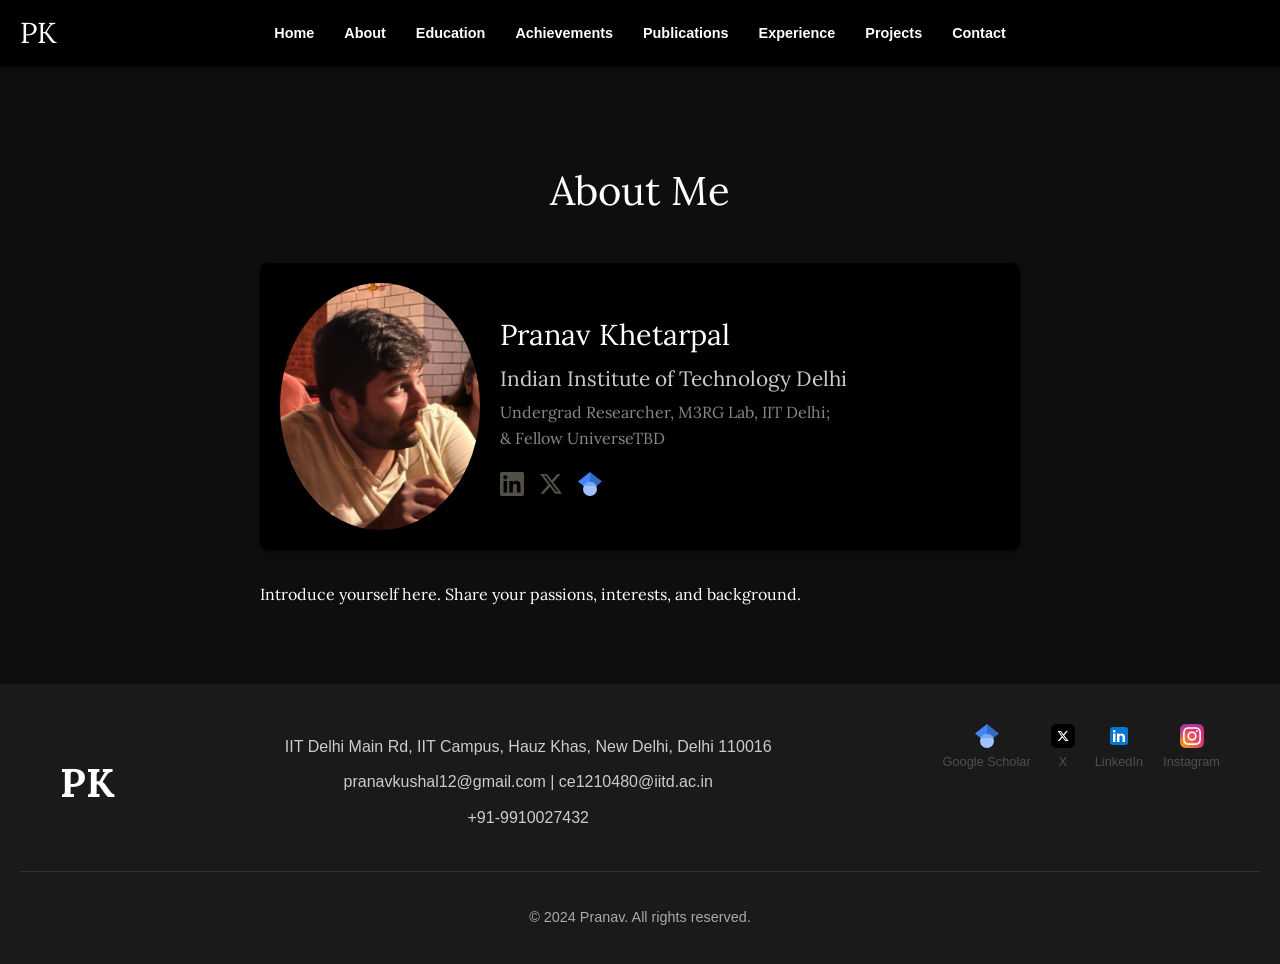
==== about.html @ 07c2698e "Gupta-suggestions Implemented the multipage set-up and edited the header and footer and lot of thing" ====
<!DOCTYPE html>
<html lang="en">
<head>
  <meta charset="UTF-8" />
  <meta name="viewport" content="width=device-width, initial-scale=1.0"/>
  <title>Pranav - About</title>

  <!-- Main CSS file -->
  <link rel="stylesheet" href="css/styles.css" />

  <!-- Load Lora (for main body & headings) from Google Fonts -->
  <link
    href="https://fonts.googleapis.com/css2?family=Lora:wght@400;700&display=swap"
    rel="stylesheet"
  />

  <!-- Load Aileron from cdnfonts.com (for nav links & subhead) -->
  <link
    rel="stylesheet"
    href="https://fonts.cdnfonts.com/css/aileron"
  />
</head>
<body>
  
  <!-- Include Header -->
  <div data-include="header.html"></div>
  
  <!-- About Section Content -->
  <section id="about">
    <h2>About Me</h2>

    <!-- Card container: image on the left, details on the right -->
    <div class="profile-card">
      <div class="profile-img">
        <img src="images/self.jpg" alt="Your Name" class="about-photo" />
      </div>

      <div class="profile-details">
        <h3 class="profile-name">Pranav Khetarpal</h3>
        <!-- <h4 class="profile-title"><a href="https://web.iitd.ac.in/~krishnan/">Undergrad Researcher, M3RG Lab, IIT Delhi; & Fellow</a>, <a href="https://universetbd.org/">UniverseTBD</a></h4> -->
        <h4 class="profile-title">Indian Institute of Technology Delhi</h4>
        <p class="profile-past">Undergrad Researcher, M3RG Lab, IIT Delhi;</p>
        <p class="profile-past-l2">& Fellow UniverseTBD</p>

        <!-- Social icons row -->
        <div class="profile-social">

          <!-- Inline SVG for LinkedIn (Harvey-like) -->
          <a
            href="https://www.linkedin.com/in/pranavkhetarpal/"
            target="_blank"
            rel="noopener noreferrer"
            aria-label="LinkedIn"
            class="social-link group"
          >
            <svg
              width="19"
              height="19"
              viewBox="0 0 19 19"
              fill="none"
              xmlns="http://www.w3.org/2000/svg"
            >
              <g clip-path="url(#clip0_470_174)">
                <!-- Example truncated path from your screenshot -->
                <path
                  d="M17.5936 0H1.40273C0.627148 0 0 0.612305 0 1.36934V17.627C0 18.384 0.627148 19 1.40273 19H17.5936C18.3691 19 19 18.384 19 17.6307V1.36934C19 0.612305 18.3691 0 17.5936 0ZM5.63691 16.1908H2.8166V7.12129H5.63691V16.1908ZM4.22676 5.88555C3.32129 5.88555 2.59023 5.15449 2.59023 4.25273C2.59023 3.35098 3.32129 2.61992 4.22676 2.61992C5.12852 2.61992 5.85957 3.35098 5.85957 4.25273C5.85957 5.15078 5.12852 5.88555 4.22676 5.88555ZM16.1908 16.1908H13.3742V11.7822C13.3742 10.732 13.3557 9.37754 11.9084 9.37754C10.4426 9.37754 10.2199 10.5242 10.2199 11.708V16.1908H7.40703V7.12129H10.1086V8.36074H10.1457C10.5205 7.64824 11.4408 6.89492 12.8102 6.89492C15.6639 6.89492 16.1908 8.77266 16.1908 11.2145V16.1908Z"
                  fill="#524F49"
                />
              </g>
              <defs>
                <clipPath id="clip0_470_174">
                  <rect width="19" height="19" fill="white"></rect>
                </clipPath>
              </defs>
            </svg>
          </a>

          <!-- X (Twitter) icon as an <img> (or inline SVG if you prefer) -->
          <a href="https://x.com/pktrpl"
          target="_blank"
          rel="noopener noreferrer"
          aria-label="X"
          class="social-link group"
          >
            <svg
            width="19"
            height="19"
            viewBox="0 0 19 19"
            fill="none"
            xmlns="http://www.w3.org/2000/svg"
            >
                <g clip-path="url(#clip0_470_174)">
                    <!-- Example truncated path from your screenshot -->
                    <path
                    d="M14.5057 1.50781H17.1764L11.3418 8.17641L18.2057 17.2509H12.8313L8.62184 11.7473L3.80527 17.2509H1.13299L7.3737 10.1181L0.789062 1.50781H6.29994L10.1049 6.53833L14.5057 1.50781ZM13.5684 15.6523H15.0482L5.49583 3.02238H3.9078L13.5684 15.6523Z"
                    fill="#524F49"
                    />
                </g>
              <defs>
                <clipPath id="clip0_470_174">
                  <rect width="19" height="19" fill="white"></rect>
                </clipPath>
              </defs>
            </svg>
            </a>
            <!-- Google Scholar -->
            <a href="https://scholar.google.com/citations?user=YOUR_GOOGLE_SCHOLAR_ID" target="_blank" aria-label="Google Scholar" class="social-link">
              <svg xmlns="http://www.w3.org/2000/svg" viewBox="0 0 512 512">
                <path fill="#4285f4" d="M256 411.12L0 202.667 256 0z"/><path fill="#356ac3" d="M256 411.12l256-208.453L256 0z"/><circle fill="#a0c3ff" cx="256" cy="362.667" r="149.333"/><path fill="#76a7fa" d="M121.037 298.667c23.968-50.453 75.392-85.334 134.963-85.334s110.995 34.881 134.963 85.334H121.037z"/>
              </svg>
            </a>
            
        </div>
      </div>
    </div>

    <!-- Additional paragraph or details below the card -->
    <p>Introduce yourself here. Share your passions, interests, and background.</p>
  </section>

  <!-- Include Footer -->
  <div data-include="footer.html"></div>

  <!-- Include Header and Footer JavaScript -->
  <script src="js/header.js"></script>
</body>
</html>
---- css/styles.css ----
/* Apply a global box-sizing rule for consistency */
*,
*::before,
*::after {
  box-sizing: border-box;
}

/* Define your “gray-950-ink” for the overall background */
:root {
  --color-gray-950-ink: 15 14 13; /* Or your desired values */
}

/* Body uses Lora and a custom ink background */
body {
  margin: 0;
  padding: 0;
  color: #ffffff;
  font-family: 'Lora', serif;
  line-height: 1.6;

  /* Use custom property for background color */
  --tw-bg-opacity: 1;
  background-color: rgb(var(--color-gray-950-ink) / var(--tw-bg-opacity));
}

/* Header bar in pure black, positioned */
header {
  position: relative; 
  background-color: #000000;
  padding: 20px 0;
  box-shadow: 0 2px 4px rgba(0, 0, 0, 0.5);
  /* Sticky if you prefer:
     position: sticky; top: 0; z-index: 1000; 
  */
}

/* Brand (Pranav) in top-left, slightly larger */
.brand {
  position: absolute;
  left: 20px;
  top: 50%;
  transform: translateY(-50%);
  font-size: 1.8em; /* Slightly bigger than 1.5em */
  font-weight: 10;
  color: #ffffff;
}

/* Center the navigation */
nav {
  display: flex;
  justify-content: center;
}

/* Clear out default list styling and spacing */
nav ul {
  list-style: none;
  margin: 0;
  padding: 0;
  display: flex;
}

/* Each nav item spaced horizontally */
nav ul li {
  margin: 0 15px;
}

/* Nav links use Aileron and smaller text */
nav ul li a {
  font-family: 'Aileron', sans-serif; /* Aileron for nav links */
  font-size: 0.9em;                   /* Slightly smaller */
  color: #ffffff;
  text-decoration: none;
  font-weight: 600;
  transition: color 0.3s;
}

nav ul li a:hover {
  color: #ffcc00; /* Hover color */
}

/* Hero Section */
#hero {
  text-align: center;
  color: #ffffff;
  /* If you want extra top/bottom space:
     padding: 100px 20px; 
  */
}

/* Main hero heading uses Lora bold */
#hero h1 {
  margin: 0;
  font-size: 3em;
  font-weight: 10; 
}

/* Hero subheading uses Aileron SemiBold */
#hero p {
  font-family: 'Aileron', sans-serif;
  font-weight: 600;
  font-size: 1.1em;
  color: #cccccc;
  margin-top: 20px;
}

/* About photo can be circular, if you like */
.about-photo {
  display: block;
  max-width: 200px;
  margin: 0 auto; /* overridden by .profile-card if needed */
  border-radius: 50%;
  /* border: 2px solid #ffffff; optional */
}

/* Profile card in About section */
.profile-card {
  display: flex;
  align-items: center;
  background-color: #000; /* or #1a1a1a */
  padding: 20px;
  border-radius: 8px;
  box-shadow: 0 2px 6px rgba(0, 0, 0, 0.5);
  margin-bottom: 2em; /* space before next paragraph */
}

.profile-img {
  flex: 0 0 auto;
  margin-right: 20px;
}

.profile-details {
  flex: 1;
}

/* Large name in the card */
.profile-name {
  margin: 0;
  font-size: 1.8em;
  font-weight: 10;
  line-height: 1.2;
}

/* Subtitle or role */
.profile-title {
  margin: 10px 0 5px;
  font-size: 1.3em;
  font-weight: 10;
  color: #cccccc;
}

/* Past experience in smaller text or lighter color */
.profile-past {
  margin: 5px 0 0px;
  font-size: 1em;
  color: #888888;
}
.profile-past-l2 {
  margin: 0px 0 20px;
  font-size: 1em;
  color: #888888;
}


/* Social icons row */
.profile-social {
  display: flex;
  align-items: center;
  gap: 15px;
}

/* Each social link / icon style */
.social-link svg,
.social-link img {
  width: 24px;
  height: 24px;
  display: block;
  /* If your SVG path is black, you can invert it, etc. 
     But here the fill is #524F49, so do as you like. */
}

/* Education Section */
#education {
  margin-bottom: 60px;
}

#education h2 {
  text-align: center;
  margin-bottom: 40px;
  font-size: 2.5em; 
  font-weight: 10; /* Lora Bold or your serif of choice */
}

/* Individual Education Entry */
.education-entry {
  margin-bottom: 20px;
  font-family: 'Lora', serif;
}

.education-entry h3 {
  font-family: 'Lora', serif;
  font-size: 1.3em;
  font-weight: 10;
  margin-bottom: 5px;
}

.education-entry .School {
  font-family: 'Aileron', sans-serif;
  color: #cccccc;
  font-size: 1em;
  margin: 5px 0;
}

.education-entry .meta {
  color: #cccccc;
  font-size: 0.9em;
  display: flex;
  flex-wrap: wrap;
  justify-content: space-between;
  margin-top: 5px;
}

.education-entry .meta .detail {
  font-family: 'Aileron', sans-serif;
  color: #cccccc;
}

/* Scholastic Achievements List Styling */
.achievements-list {
  list-style-type: disc; /* Default bullet points */
  /* padding-left: 40px;    Indent the list for better readability */
  color: #cccccc;        /* Match the text color with other sections */
  font-family: 'Aileron', sans-serif; /* Ensure it uses the main body font */
  font-size: 1em;        /* Maintain consistent font size */
}

.achievements-list li {
  margin-bottom: 10px; /* Space between each achievement */
}

/* Publications Section */
#Publications {
  padding: 60px 20px; /* Consistent padding with other sections */
  /* background-color: #1a1a1a; Optional: Different background for contrast */
}

/* Publication Entry */
.publication {
  background-color: #000000; /* Black background */
  padding: 20px;
  margin-bottom: 20px;
  border-radius: 8px;
  box-shadow: 0 2px 6px rgba(0, 0, 0, 0.5); /* Similar to .profile-card */
}

/* Publication Title */
.publication h3 {
  font-family: 'Lora', serif; /* Lora for headings */
  color: #ffffff; /* White color */
  font-size: 1.5em;
  margin-bottom: 10px;
  font-weight: 10;
}

/* Publication Description */
.publication-description {
  font-family: 'Aileron', sans-serif; /* Aileron for description */
  color: #cccccc; /* Light gray color */
  font-size: 1em;
  margin-bottom: 15px;
}

/* Publication Link */
.publication-link {
  font-family: 'Aileron', sans-serif; /* Aileron for links */
  color: #ffcc00; /* Highlight color for links */
  text-decoration: none;
  font-weight: 600;
}

.publication-link:hover {
  text-decoration: underline;
  color: #ffffff; /* Optional: Change color on hover */
}

/* Experience Section */
#experience {
  padding: 60px 20px; /* Consistent padding with other sections */
  /* background-color: #1a1a1a; Optional: Different background for contrast */
}

/* Individual Experience Entry */
.experience-entry {
  background-color: #000000; /* Black background */
  padding: 20px;
  margin-bottom: 20px;
  border-radius: 8px;
  box-shadow: 0 2px 6px rgba(0, 0, 0, 0.5); /* Similar to .profile-card */
}

/* Experience Title */
.experience-entry h3 {
  font-family: 'Lora', serif; /* Lora for headings */
  color: #ffffff; /* White color */
  font-size: 1.5em;
  margin-bottom: 10px;
  font-weight: 10;
}

/* Experience Subtitle (Supervisor, Lab, Duration) */
.experience-subtitle {
  font-family: 'Aileron', sans-serif; /* Aileron for subtitle */
  color: #cccccc; /* Light gray color */
  font-size: 1em;
  margin-bottom: 15px;
}

/* Experience Description */
.experience-description {
  font-family: 'Aileron', sans-serif; /* Aileron for description */
  color: #cccccc; /* Light gray color */
  font-size: 1em;
  margin-bottom: 15px;
  line-height: 1.5;
}

/* Experience Link */
.experience-link {
  font-family: 'Aileron', sans-serif; /* Aileron for links */
  color: #ffcc00; /* Highlight color for links */
  text-decoration: none;
  font-weight: 600;
}

.experience-link:hover {
  text-decoration: underline;
  color: #ffffff; /* Optional: Change color on hover */
}

/* Projects Section */
#projects {
  padding: 60px 20px;
  /* background-color: #1a1a1a; Optional: Different background for contrast */
}

/* Individual Project Entry */
.project-entry {
  background-color: #000000; /* Black background */
  padding: 20px;
  margin-bottom: 20px;
  border-radius: 8px;
  box-shadow: 0 2px 6px rgba(0, 0, 0, 0.5); /* Similar to .profile-card */
}

.project-entry h3 {
  font-family: 'Lora', serif; /* Lora for headings */
  color: #ffffff; /* White color */
  font-size: 1.5em;
  margin-bottom: 10px;
  font-weight: 10;
}

.project-subtitle {
  font-family: 'Aileron', sans-serif; /* Aileron for subtitle */
  color: #cccccc; /* Light gray color */
  font-size: 1em;
  margin-bottom: 15px;
}

.project-details {
  list-style-type: disc;
  padding-left: 20px;
  color: #cccccc;
  font-family: 'Aileron', sans-serif;
  font-size: 1em;
}

.project-details li {
  margin-bottom: 10px;
}

/* Project Link (if any) */
.project-link {
  font-family: 'Aileron', sans-serif; /* Aileron for links */
  color: #ffcc00; /* Highlight color for links */
  text-decoration: none;
  font-weight: 600;
}

.project-link:hover {
  text-decoration: underline;
  color: #ffffff; /* Optional: Change color on hover */
}

/* Generic sections styling */
section {
  padding: 60px 20px;
  max-width: 800px;
  margin: 0 auto;
}

h2 {
  text-align: center;
  margin-bottom: 40px;
  font-size: 2.5em;
  font-weight: 10; /* Lora bold for subheadings */
}

/* Footer Styling */
footer {
  background-color: #1a1a1a; /* Dark background for contrast */
  color: #cccccc; /* Light gray text */
  padding: 40px 20px 20px 20px;
  font-family: 'Aileron', sans-serif;
}

.footer-container {
  display: flex;
  flex-direction: row;
  justify-content: space-between; /* Distribute space between items */
  align-items: flex-start; /* Align items to the top */
  max-width: 1200px;
  margin: 0 auto;
  flex-wrap: wrap;
  
  /* Added padding to prevent content from sticking to the edges */
  padding: 0 20px;
}

.footer-left {
  display: flex;
  flex-direction: column;
  align-items: flex-start;
}

.footer-logo h1 {
  font-family: 'Lora', serif;
  font-size: 2.5em;
  color: #ffffff; /* White color for the logo */
  margin-bottom: 20px;
}

.footer-contact {
  flex: 1; /* Allow contact info to take available space */
  margin: 0 20px; /* Add horizontal margin for spacing */
  text-align: center; /* Center the contact information */
}

.footer-contact p {
  margin: 10px 0;
  font-size: 1em;
  display: flex;
  align-items: center;
  justify-content: center; /* Center the text */
}

.footer-contact svg {
  margin-right: 10px;
  flex-shrink: 0; /* Prevent SVG from shrinking */
}

.footer-right {
  display: flex;
  align-items: center;
  justify-content: flex-end;
}

.footer-social {
  display: flex;
  flex-direction: row;
  gap: 20px;
}

.social-link {
  display: flex;
  flex-direction: column; /* Stack icon above name */
  align-items: center;    /* Center align items */
  gap: 4px;               /* Space between icon and name */
  color: #524F49;
  text-decoration: none;
}

.social-link span {
  font-size: 0.8em;
  color: #524F49;
}

.social-link svg {
  width: 24px;
  height: 24px;
  transition: fill 0.3s;
}

.social-link:hover svg {
  fill: #ffcc00; /* Highlight color on hover */
}

.footer-bottom {
  text-align: center;
  margin-top: 30px;
  border-top: 1px solid #333333;
  padding-top: 20px;
  font-size: 0.9em;
  color: #aaaaaa;
}

/* Responsive Design */
@media (max-width: 768px) {
  .footer-container {
    flex-direction: column;
    align-items: center;
    text-align: center;
    padding: 0 10px;
  }
  
  .footer-left {
    align-items: center;
    margin-bottom: 20px;
  }
  
  .footer-contact p {
    justify-content: center;
  }
  
  .footer-right {
    justify-content: center;
  }
  
  .footer-social {
    gap: 15px;
  }
}
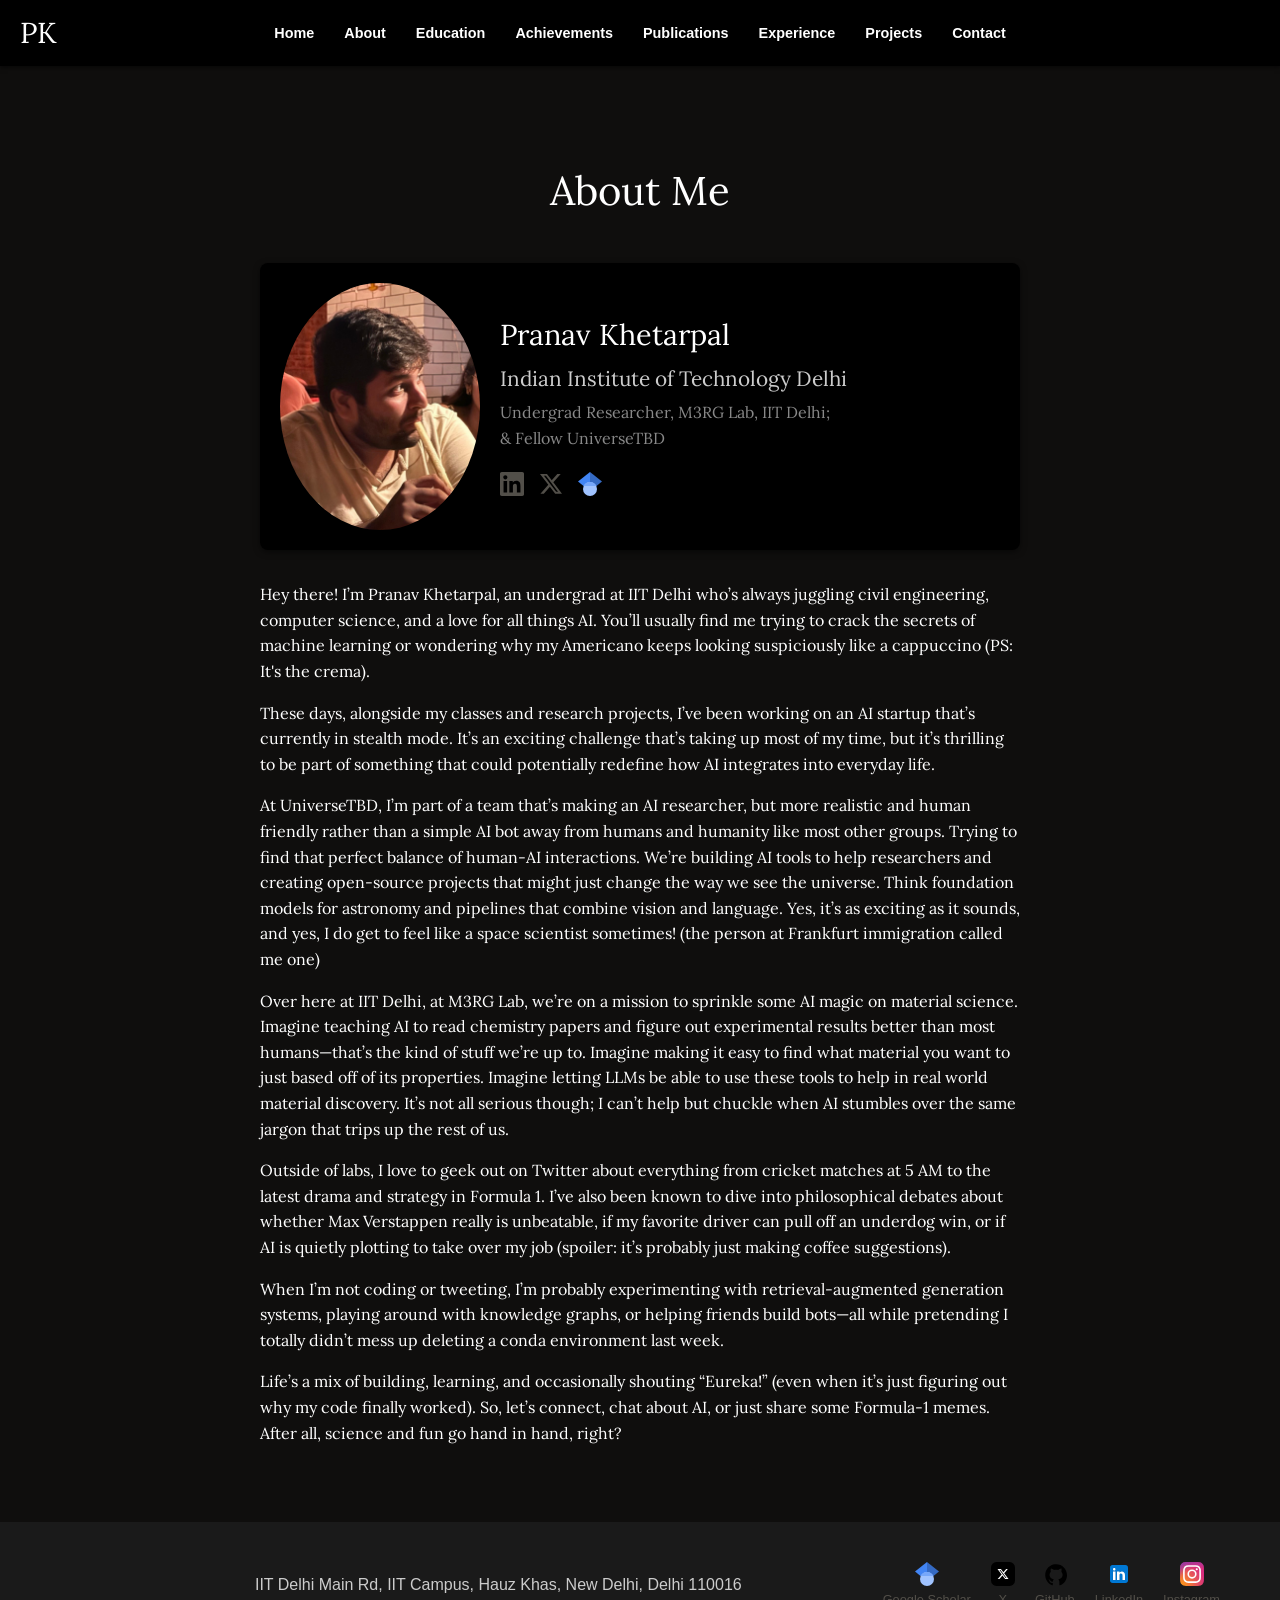
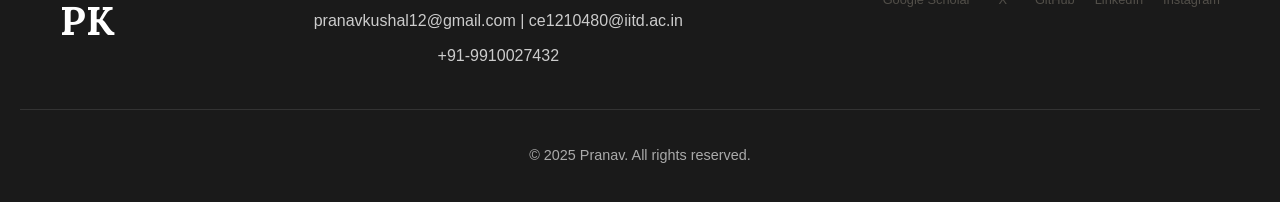
==== commit 299a04e3: "Lot of updates, finally Prod ready - Added github Links - Fixed broken links to my Scholor - Add the" ====
--- a/about.html
+++ b/about.html
@@ -104,7 +104,7 @@
             </svg>
             </a>
             <!-- Google Scholar -->
-            <a href="https://scholar.google.com/citations?user=YOUR_GOOGLE_SCHOLAR_ID" target="_blank" aria-label="Google Scholar" class="social-link">
+            <a href="https://scholar.google.com/citations?user=LS2FtbsAAAAJ&hl=en" target="_blank" aria-label="Google Scholar" class="social-link">
               <svg xmlns="http://www.w3.org/2000/svg" viewBox="0 0 512 512">
                 <path fill="#4285f4" d="M256 411.12L0 202.667 256 0z"/><path fill="#356ac3" d="M256 411.12l256-208.453L256 0z"/><circle fill="#a0c3ff" cx="256" cy="362.667" r="149.333"/><path fill="#76a7fa" d="M121.037 298.667c23.968-50.453 75.392-85.334 134.963-85.334s110.995 34.881 134.963 85.334H121.037z"/>
               </svg>
@@ -115,7 +115,19 @@
     </div>
 
     <!-- Additional paragraph or details below the card -->
-    <p>Introduce yourself here. Share your passions, interests, and background.</p>
+    <p>Hey there! I’m Pranav Khetarpal, an undergrad at IIT Delhi who’s always juggling civil engineering, computer science, and a love for all things AI. You’ll usually find me trying to crack the secrets of machine learning or wondering why my Americano keeps looking suspiciously like a cappuccino (PS: It's the crema).</p>
+      
+    <p>These days, alongside my classes and research projects, I’ve been working on an AI startup that’s currently in stealth mode. It’s an exciting challenge that’s taking up most of my time, but it’s thrilling to be part of something that could potentially redefine how AI integrates into everyday life.</p>
+      
+    <p>At UniverseTBD, I’m part of a team that’s making an AI researcher, but more realistic and human friendly rather than a simple AI bot away from humans and humanity like most other groups. Trying to find that perfect balance of human-AI interactions. We’re building AI tools to help researchers and creating open-source projects that might just change the way we see the universe. Think foundation models for astronomy and pipelines that combine vision and language. Yes, it’s as exciting as it sounds, and yes, I do get to feel like a space scientist sometimes! (the person at Frankfurt immigration called me one)</p>
+      
+    <p>Over here at IIT Delhi, at M3RG Lab, we’re on a mission to sprinkle some AI magic on material science. Imagine teaching AI to read chemistry papers and figure out experimental results better than most humans—that’s the kind of stuff we’re up to. Imagine making it easy to find what material you want to just based off of its properties. Imagine letting LLMs be able to use these tools to help in real world material discovery. It’s not all serious though; I can’t help but chuckle when AI stumbles over the same jargon that trips up the rest of us.</p>
+      
+    <p>Outside of labs, I love to geek out on Twitter about everything from cricket matches at 5 AM to the latest drama and strategy in Formula 1. I’ve also been known to dive into philosophical debates about whether Max Verstappen really is unbeatable, if my favorite driver can pull off an underdog win, or if AI is quietly plotting to take over my job (spoiler: it’s probably just making coffee suggestions).</p>
+      
+    <p>When I’m not coding or tweeting, I’m probably experimenting with retrieval-augmented generation systems, playing around with knowledge graphs, or helping friends build bots—all while pretending I totally didn’t mess up deleting a conda environment last week.</p>
+      
+    <p>Life’s a mix of building, learning, and occasionally shouting “Eureka!” (even when it’s just figuring out why my code finally worked). So, let’s connect, chat about AI, or just share some Formula-1 memes. After all, science and fun go hand in hand, right?</p>
   </section>
 
   <!-- Include Footer -->
--- a/css/styles.css
+++ b/css/styles.css
@@ -390,6 +390,59 @@
   text-decoration: underline;
   color: #ffffff; /* Optional: Change color on hover */
 }
+
+.contact-form {
+  display: flex;
+  flex-direction: column;
+  gap: 20px;
+  max-width: 600px;
+  margin: 0 auto;
+  padding: 20px;
+  background-color: #1a1a1a;
+  border-radius: 8px;
+  box-shadow: 0 2px 6px rgba(0, 0, 0, 0.5);
+}
+
+.contact-form label {
+  font-family: 'Aileron', sans-serif;
+  font-size: 1em;
+  color: #cccccc;
+}
+
+.contact-form input,
+.contact-form textarea {
+  font-family: 'Lora', serif;
+  font-size: 1em;
+  padding: 10px;
+  border: 1px solid #333333;
+  border-radius: 4px;
+  background-color: #000;
+  color: #ffffff;
+}
+
+.contact-form input:focus,
+.contact-form textarea:focus {
+  border-color: #ffcc00;
+  outline: none;
+}
+
+.contact-form button {
+  padding: 10px 20px;
+  background-color: #ffcc00;
+  border: none;
+  border-radius: 4px;
+  font-family: 'Aileron', sans-serif;
+  font-size: 1em;
+  font-weight: bold;
+  color: #000;
+  cursor: pointer;
+  transition: background-color 0.3s;
+}
+
+.contact-form button:hover {
+  background-color: #ffaa00;
+}
+
 
 /* Generic sections styling */
 section {
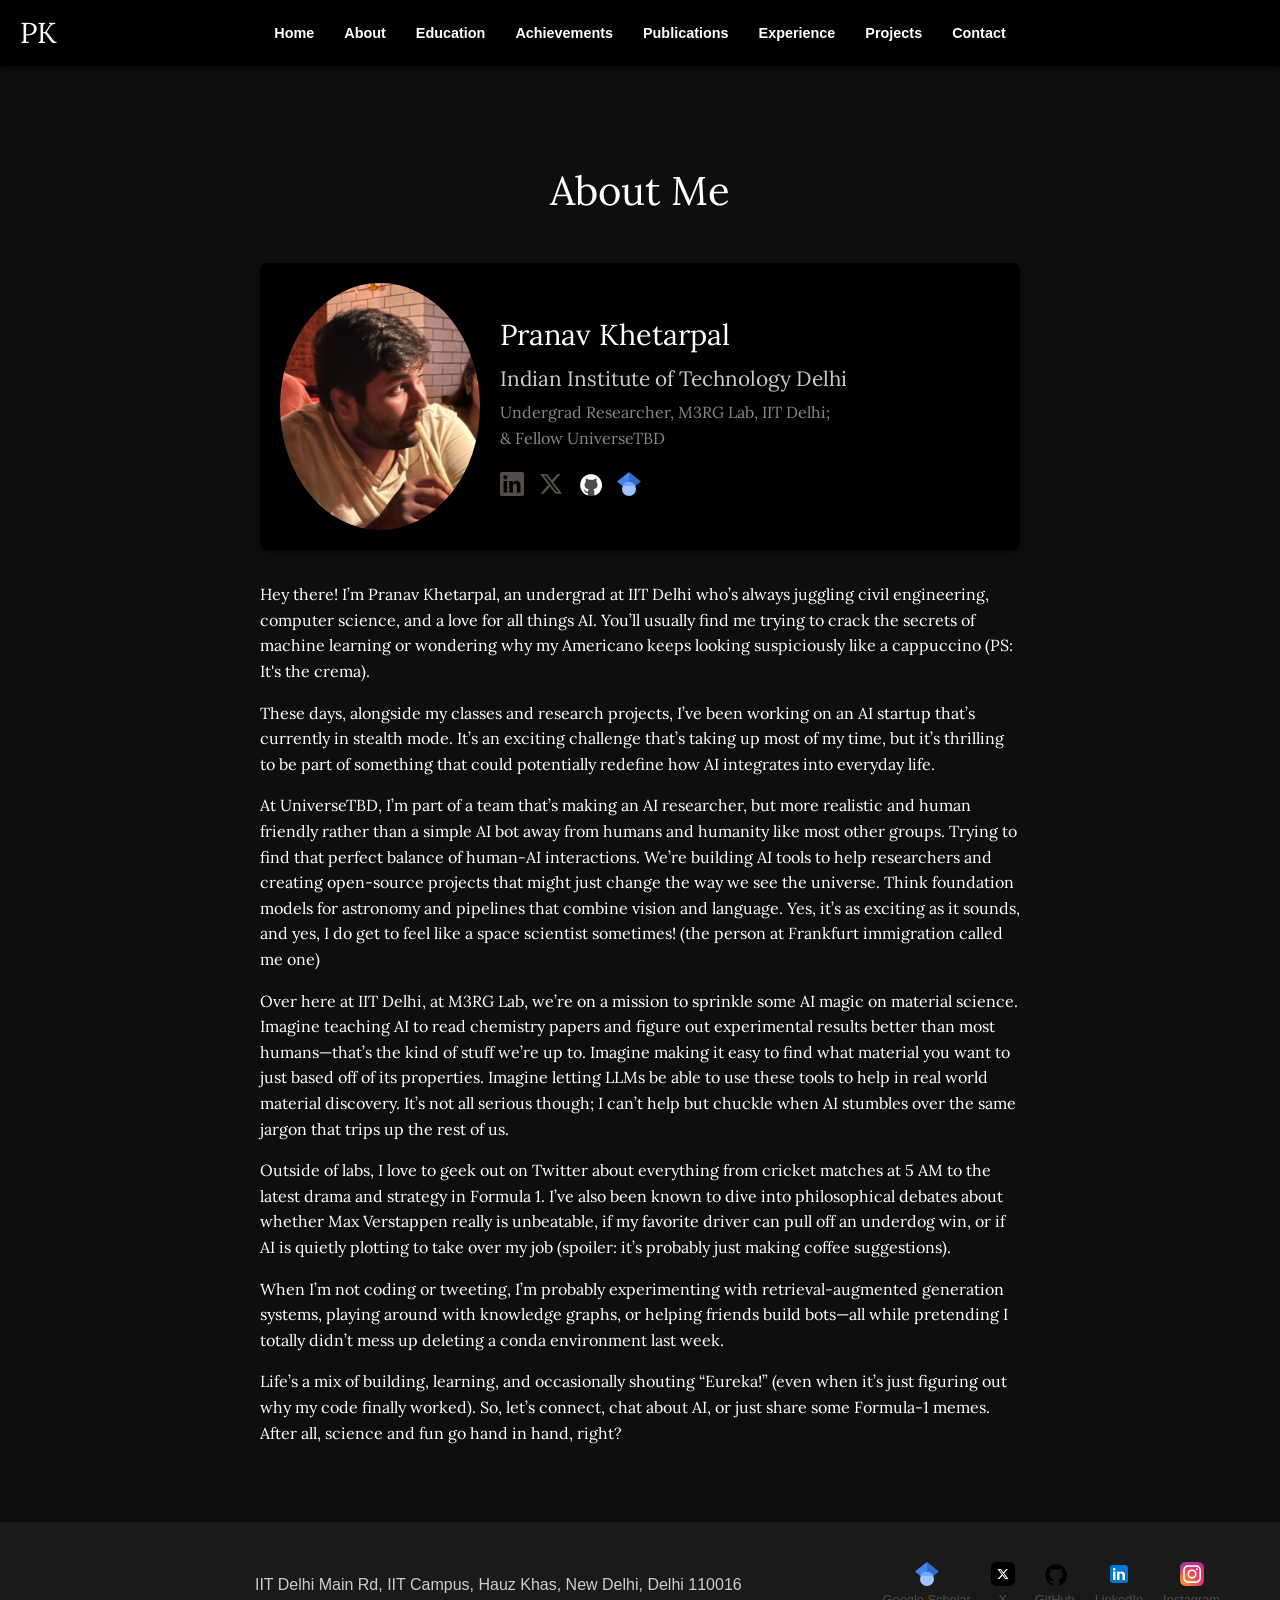
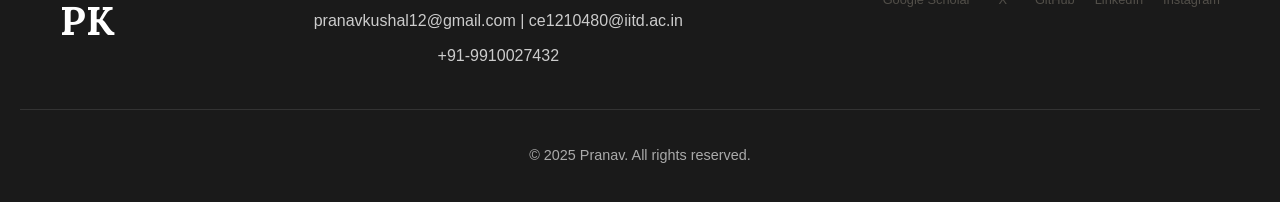
==== commit 97774765: "Fixed Profile Card Added github link to about page's profile card" ====
--- a/about.html
+++ b/about.html
@@ -103,6 +103,13 @@
               </defs>
             </svg>
             </a>
+            <!-- Github -->
+            <a href="https://github.com/pranavktrpl" target="_blank" aria-label="GitHub" class="social-link">
+              <svg xmlns="http://www.w3.org/2000/svg" x="0px" y="0px" width="100" height="100" viewBox="0 0 22 22">
+                <path d="M12 2A10 10 0 1 0 12 22A10 10 0 1 0 12 2Z" opacity=".3" fill="#FFFFFF"></path>
+                <path d="M10.9,2.1c-4.6,0.5-8.3,4.2-8.8,8.7c-0.5,4.7,2.2,8.9,6.3,10.5C8.7,21.4,9,21.2,9,20.8v-1.6c0,0-0.4,0.1-0.9,0.1 c-1.4,0-2-1.2-2.1-1.9c-0.1-0.4-0.3-0.7-0.6-1C5.1,16.3,5,16.3,5,16.2C5,16,5.3,16,5.4,16c0.6,0,1.1,0.7,1.3,1c0.5,0.8,1.1,1,1.4,1 c0.4,0,0.7-0.1,0.9-0.2c0.1-0.7,0.4-1.4,1-1.8c-2.3-0.5-4-1.8-4-4c0-1.1,0.5-2.2,1.2-3C7.1,8.8,7,8.3,7,7.6C7,7.2,7,6.6,7.3,6 c0,0,1.4,0,2.8,1.3C10.6,7.1,11.3,7,12,7s1.4,0.1,2,0.3C15.3,6,16.8,6,16.8,6C17,6.6,17,7.2,17,7.6c0,0.8-0.1,1.2-0.2,1.4 c0.7,0.8,1.2,1.8,1.2,3c0,2.2-1.7,3.5-4,4c0.6,0.5,1,1.4,1,2.3v2.6c0,0.3,0.3,0.6,0.7,0.5c3.7-1.5,6.3-5.1,6.3-9.3 C22,6.1,16.9,1.4,10.9,2.1z" fill="#FFFFFF"></path>
+              </svg>
+            </a>
             <!-- Google Scholar -->
             <a href="https://scholar.google.com/citations?user=LS2FtbsAAAAJ&hl=en" target="_blank" aria-label="Google Scholar" class="social-link">
               <svg xmlns="http://www.w3.org/2000/svg" viewBox="0 0 512 512">
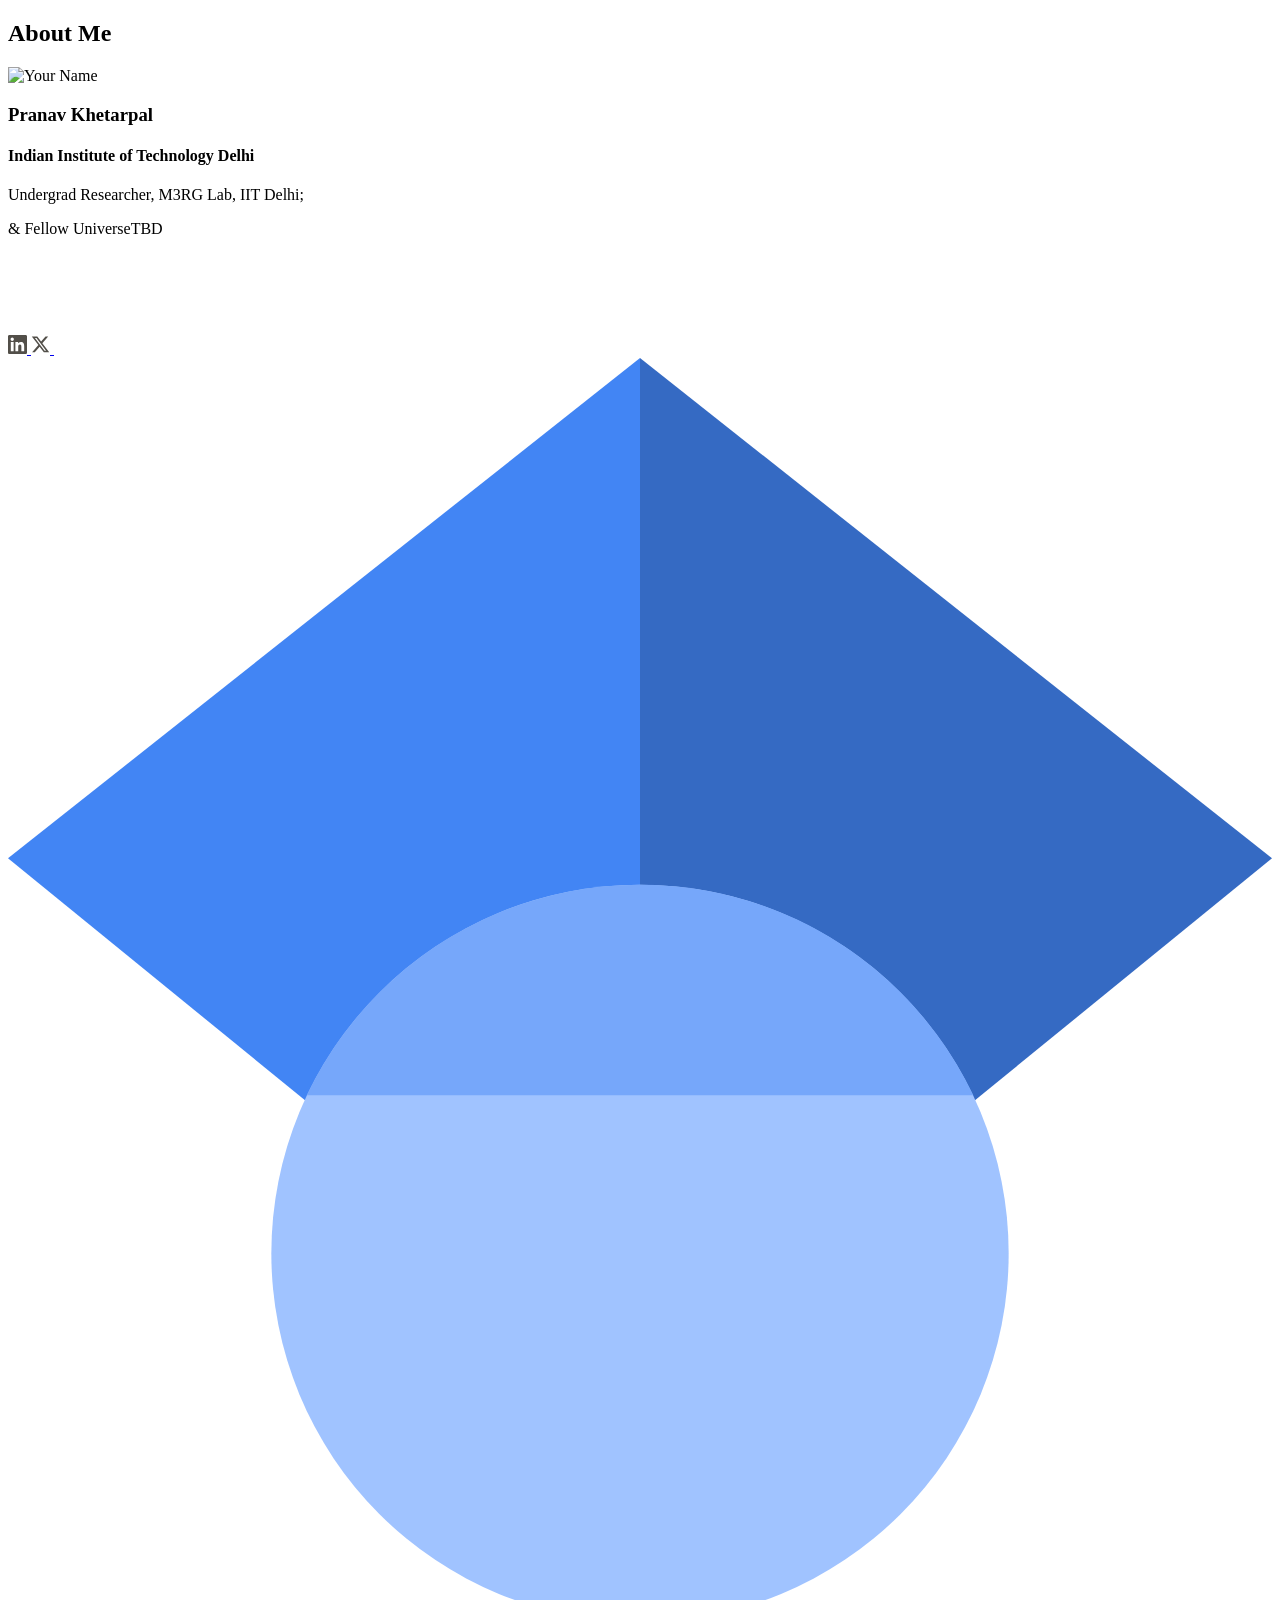
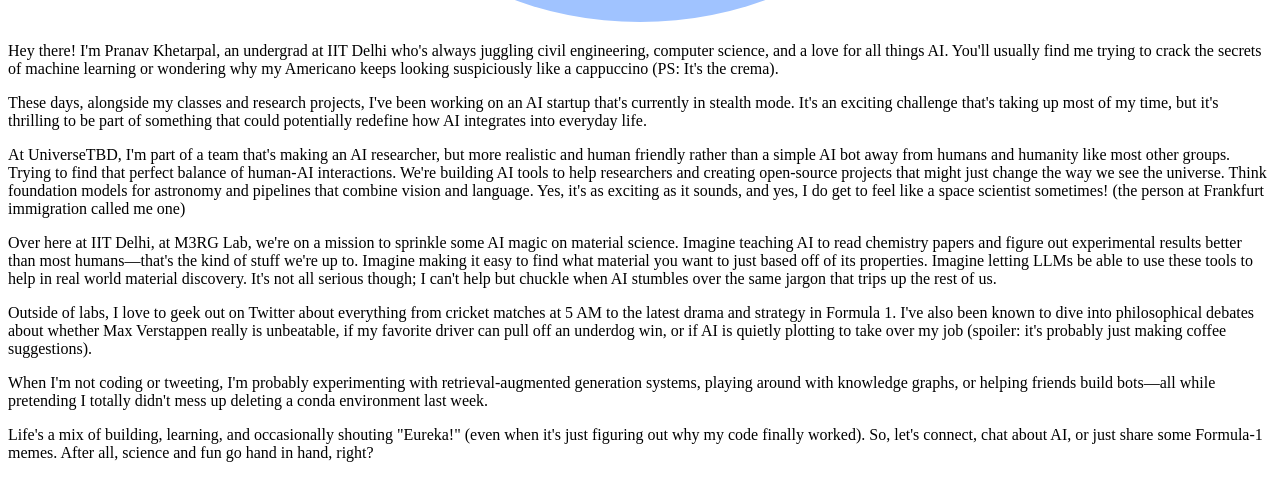
==== commit f634f419: "dynamic-nav fix" ====
--- a/about.html
+++ b/about.html
@@ -4,6 +4,9 @@
   <meta charset="UTF-8" />
   <meta name="viewport" content="width=device-width, initial-scale=1.0"/>
   <title>Pranav - About</title>
+
+  <!-- Base URL for all relative links -->
+  <base href="https://pranavkhetarpal.github.io/my-webpage/">
 
   <!-- Main CSS file -->
   <link rel="stylesheet" href="css/styles.css" />
@@ -122,19 +125,19 @@
     </div>
 
     <!-- Additional paragraph or details below the card -->
-    <p>Hey there! I’m Pranav Khetarpal, an undergrad at IIT Delhi who’s always juggling civil engineering, computer science, and a love for all things AI. You’ll usually find me trying to crack the secrets of machine learning or wondering why my Americano keeps looking suspiciously like a cappuccino (PS: It's the crema).</p>
+    <p>Hey there! I'm Pranav Khetarpal, an undergrad at IIT Delhi who's always juggling civil engineering, computer science, and a love for all things AI. You'll usually find me trying to crack the secrets of machine learning or wondering why my Americano keeps looking suspiciously like a cappuccino (PS: It's the crema).</p>
       
-    <p>These days, alongside my classes and research projects, I’ve been working on an AI startup that’s currently in stealth mode. It’s an exciting challenge that’s taking up most of my time, but it’s thrilling to be part of something that could potentially redefine how AI integrates into everyday life.</p>
+    <p>These days, alongside my classes and research projects, I've been working on an AI startup that's currently in stealth mode. It's an exciting challenge that's taking up most of my time, but it's thrilling to be part of something that could potentially redefine how AI integrates into everyday life.</p>
       
-    <p>At UniverseTBD, I’m part of a team that’s making an AI researcher, but more realistic and human friendly rather than a simple AI bot away from humans and humanity like most other groups. Trying to find that perfect balance of human-AI interactions. We’re building AI tools to help researchers and creating open-source projects that might just change the way we see the universe. Think foundation models for astronomy and pipelines that combine vision and language. Yes, it’s as exciting as it sounds, and yes, I do get to feel like a space scientist sometimes! (the person at Frankfurt immigration called me one)</p>
+    <p>At UniverseTBD, I'm part of a team that's making an AI researcher, but more realistic and human friendly rather than a simple AI bot away from humans and humanity like most other groups. Trying to find that perfect balance of human-AI interactions. We're building AI tools to help researchers and creating open-source projects that might just change the way we see the universe. Think foundation models for astronomy and pipelines that combine vision and language. Yes, it's as exciting as it sounds, and yes, I do get to feel like a space scientist sometimes! (the person at Frankfurt immigration called me one)</p>
       
-    <p>Over here at IIT Delhi, at M3RG Lab, we’re on a mission to sprinkle some AI magic on material science. Imagine teaching AI to read chemistry papers and figure out experimental results better than most humans—that’s the kind of stuff we’re up to. Imagine making it easy to find what material you want to just based off of its properties. Imagine letting LLMs be able to use these tools to help in real world material discovery. It’s not all serious though; I can’t help but chuckle when AI stumbles over the same jargon that trips up the rest of us.</p>
+    <p>Over here at IIT Delhi, at M3RG Lab, we're on a mission to sprinkle some AI magic on material science. Imagine teaching AI to read chemistry papers and figure out experimental results better than most humans—that's the kind of stuff we're up to. Imagine making it easy to find what material you want to just based off of its properties. Imagine letting LLMs be able to use these tools to help in real world material discovery. It's not all serious though; I can't help but chuckle when AI stumbles over the same jargon that trips up the rest of us.</p>
       
-    <p>Outside of labs, I love to geek out on Twitter about everything from cricket matches at 5 AM to the latest drama and strategy in Formula 1. I’ve also been known to dive into philosophical debates about whether Max Verstappen really is unbeatable, if my favorite driver can pull off an underdog win, or if AI is quietly plotting to take over my job (spoiler: it’s probably just making coffee suggestions).</p>
+    <p>Outside of labs, I love to geek out on Twitter about everything from cricket matches at 5 AM to the latest drama and strategy in Formula 1. I've also been known to dive into philosophical debates about whether Max Verstappen really is unbeatable, if my favorite driver can pull off an underdog win, or if AI is quietly plotting to take over my job (spoiler: it's probably just making coffee suggestions).</p>
       
-    <p>When I’m not coding or tweeting, I’m probably experimenting with retrieval-augmented generation systems, playing around with knowledge graphs, or helping friends build bots—all while pretending I totally didn’t mess up deleting a conda environment last week.</p>
+    <p>When I'm not coding or tweeting, I'm probably experimenting with retrieval-augmented generation systems, playing around with knowledge graphs, or helping friends build bots—all while pretending I totally didn't mess up deleting a conda environment last week.</p>
       
-    <p>Life’s a mix of building, learning, and occasionally shouting “Eureka!” (even when it’s just figuring out why my code finally worked). So, let’s connect, chat about AI, or just share some Formula-1 memes. After all, science and fun go hand in hand, right?</p>
+    <p>Life's a mix of building, learning, and occasionally shouting "Eureka!" (even when it's just figuring out why my code finally worked). So, let's connect, chat about AI, or just share some Formula-1 memes. After all, science and fun go hand in hand, right?</p>
   </section>
 
   <!-- Include Footer -->
--- a/css/styles.css
+++ b/css/styles.css
@@ -5,7 +5,7 @@
   box-sizing: border-box;
 }
 
-/* Define your “gray-950-ink” for the overall background */
+/* Define your "gray-950-ink" for the overall background */
 :root {
   --color-gray-950-ink: 15 14 13; /* Or your desired values */
 }
@@ -582,3 +582,133 @@
     gap: 15px;
   }
 }
+
+/* Blog Section */
+#blog {
+  padding: 60px 20px;
+}
+
+.blog-entry {
+  background-color: #000000;
+  padding: 20px;
+  margin-bottom: 20px;
+  border-radius: 8px;
+  transition: transform 0.3s ease, box-shadow 0.3s ease;
+}
+
+.blog-entry:hover {
+  transform: translateY(-5px);
+  box-shadow: 0 4px 12px rgba(0, 0, 0, 0.3);
+}
+
+.blog-link {
+  text-decoration: none;
+  color: inherit;
+  display: block;
+}
+
+.blog-entry h3 {
+  margin: 0 0 10px;
+  font-size: 1.5em;
+  font-weight: 700;
+  color: #ffffff;
+}
+
+.blog-subtitle {
+  margin: 0 0 15px;
+  font-family: 'Aileron', sans-serif;
+  color: #cccccc;
+  font-size: 1.1em;
+}
+
+.blog-excerpt {
+  margin: 0 0 10px;
+  color: #cccccc;
+  line-height: 1.6;
+}
+
+.blog-date {
+  margin: 0;
+  font-family: 'Aileron', sans-serif;
+  color: #888888;
+  font-size: 0.9em;
+}
+
+/* Blog Post Styles */
+#blog-post {
+  padding: 60px 20px;
+  max-width: 800px;
+  margin: 0 auto;
+}
+
+.blog-post-container {
+  background-color: #000000;
+  padding: 40px;
+  border-radius: 8px;
+}
+
+.blog-post-container h1 {
+  margin: 0 0 20px;
+  font-size: 2.5em;
+  font-weight: 700;
+  color: #ffffff;
+}
+
+.blog-post-meta {
+  margin: 0 0 30px;
+  font-family: 'Aileron', sans-serif;
+  color: #888888;
+}
+
+.blog-post-date,
+.blog-post-category {
+  margin-right: 20px;
+}
+
+.blog-post-content {
+  color: #cccccc;
+  line-height: 1.8;
+}
+
+.blog-post-content h2 {
+  margin: 30px 0 20px;
+  font-size: 1.8em;
+  color: #ffffff;
+}
+
+.blog-post-content h3 {
+  margin: 25px 0 15px;
+  font-size: 1.4em;
+  color: #ffffff;
+}
+
+.blog-post-content p {
+  margin: 0 0 20px;
+}
+
+.blog-post-content blockquote {
+  margin: 20px 0;
+  padding: 20px;
+  border-left: 4px solid #ffcc00;
+  background-color: rgba(255, 255, 255, 0.05);
+  font-style: italic;
+}
+
+.blog-post-navigation {
+  margin-top: 40px;
+  text-align: center;
+}
+
+.back-to-blog {
+  display: inline-block;
+  padding: 10px 20px;
+  background-color: #000000;
+  color: #ffffff;
+  text-decoration: none;
+  border-radius: 4px;
+  transition: background-color 0.3s ease;
+}
+
+.back-to-blog:hover {
+  background-color: #1a1a1a;
+}
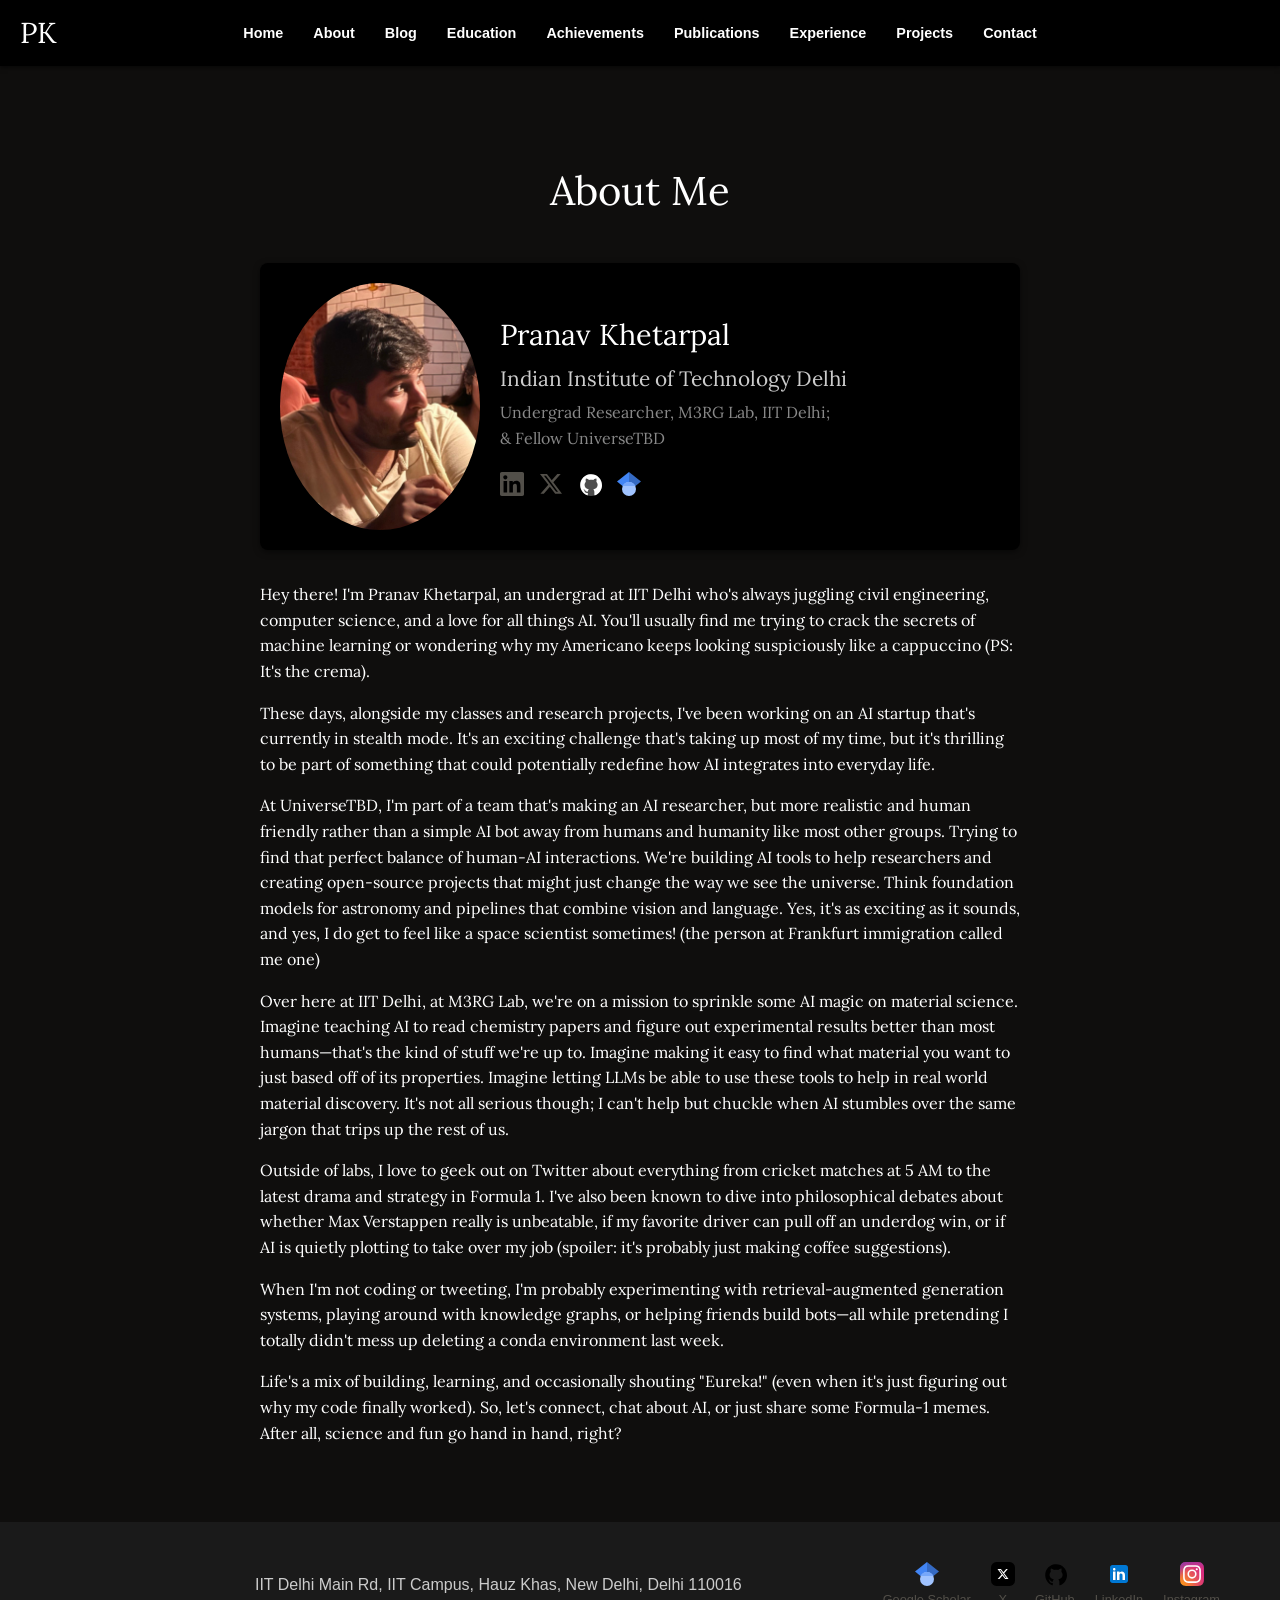
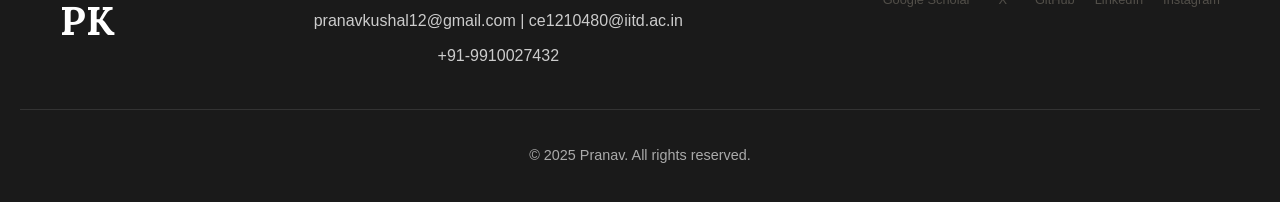
==== commit 6c990dca: "fix-css; fix-header-nav moved interstellar-blog to primary dir" ====
--- a/about.html
+++ b/about.html
@@ -5,11 +5,18 @@
   <meta name="viewport" content="width=device-width, initial-scale=1.0"/>
   <title>Pranav - About</title>
 
-  <!-- Base URL for all relative links -->
-  <base href="https://pranavkhetarpal.github.io/my-webpage/">
-
-  <!-- Main CSS file -->
-  <link rel="stylesheet" href="css/styles.css" />
+  <!-- GitHub Pages path handling -->
+  <script>
+    // Function to get the correct base path for GitHub Pages
+    function getBasePath() {
+      const isGitHubPages = window.location.hostname.includes('github.io');
+      return isGitHubPages ? '/my-webpage' : '';
+    }
+    
+    // Create a variable we can use in our CSS link
+    window.basePath = getBasePath();
+    document.write('<link rel="stylesheet" href="' + window.basePath + '/css/styles.css" />');
+  </script>
 
   <!-- Load Lora (for main body & headings) from Google Fonts -->
   <link
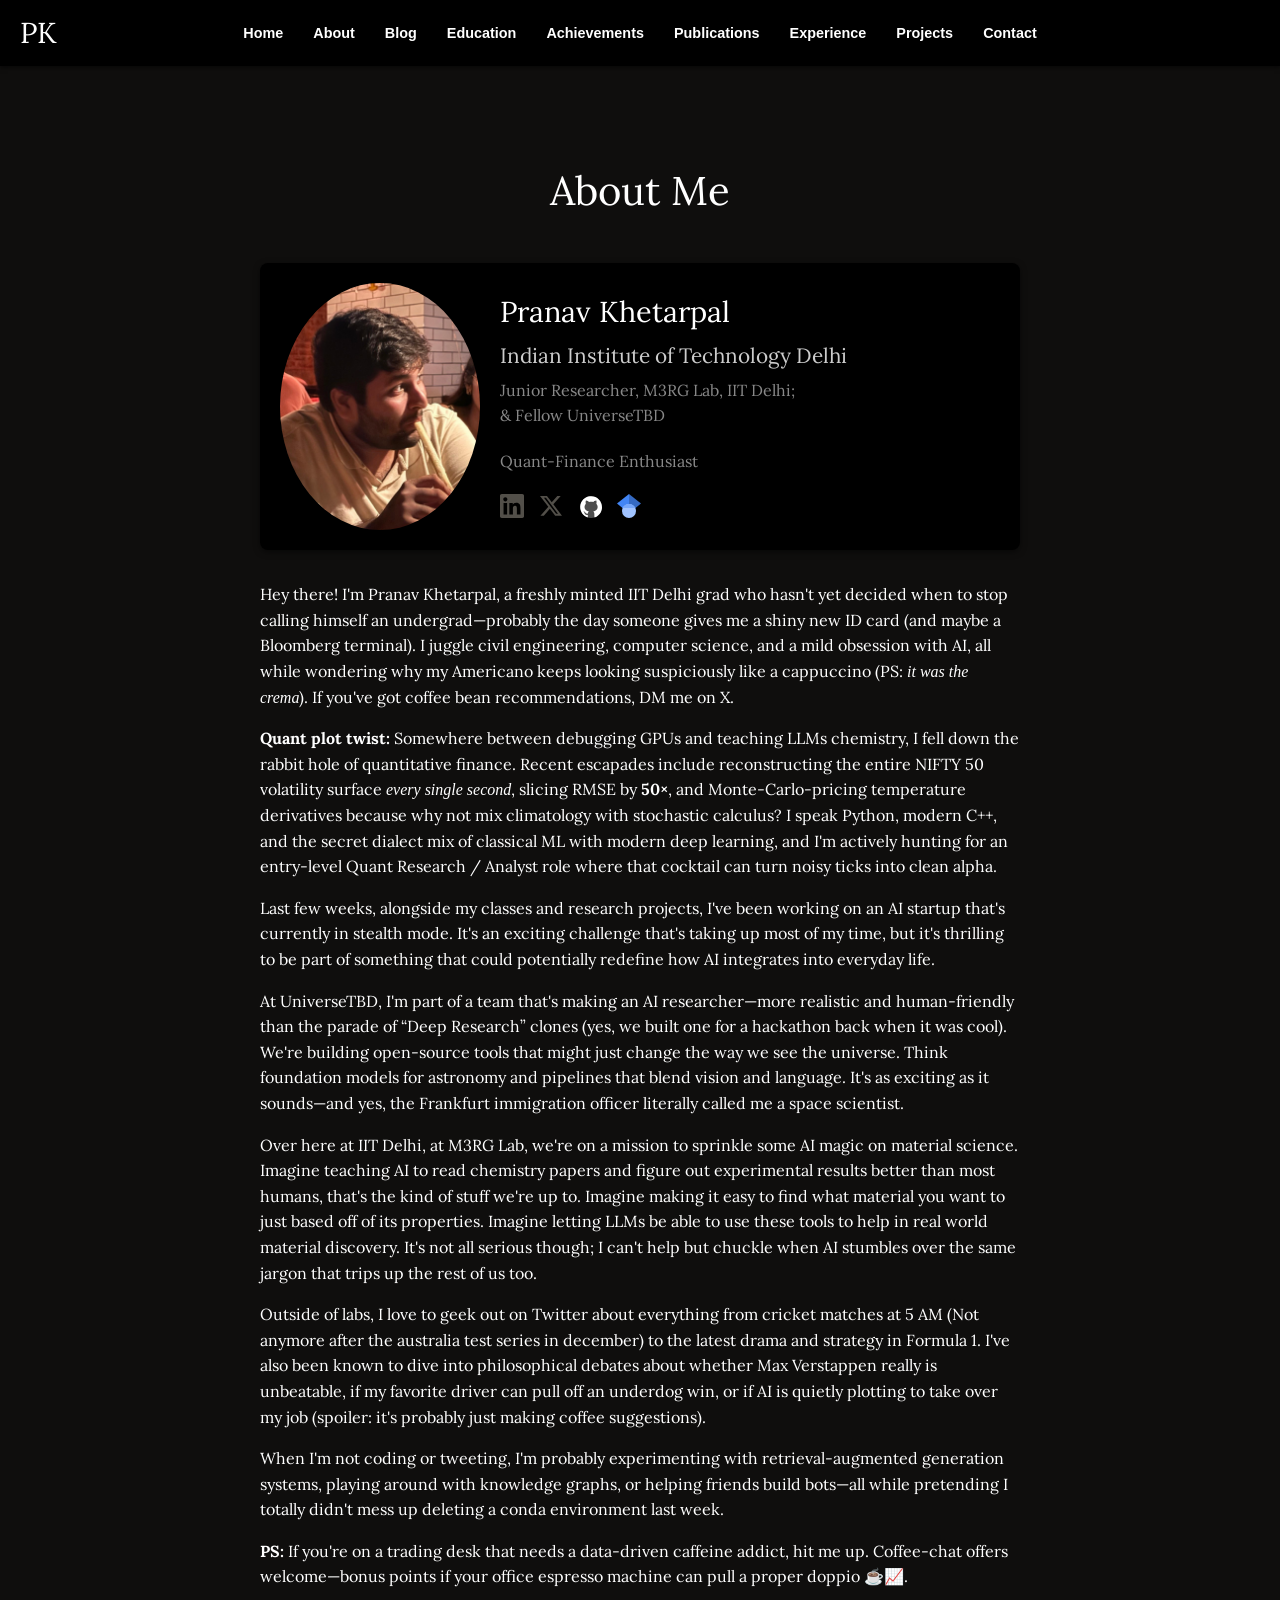
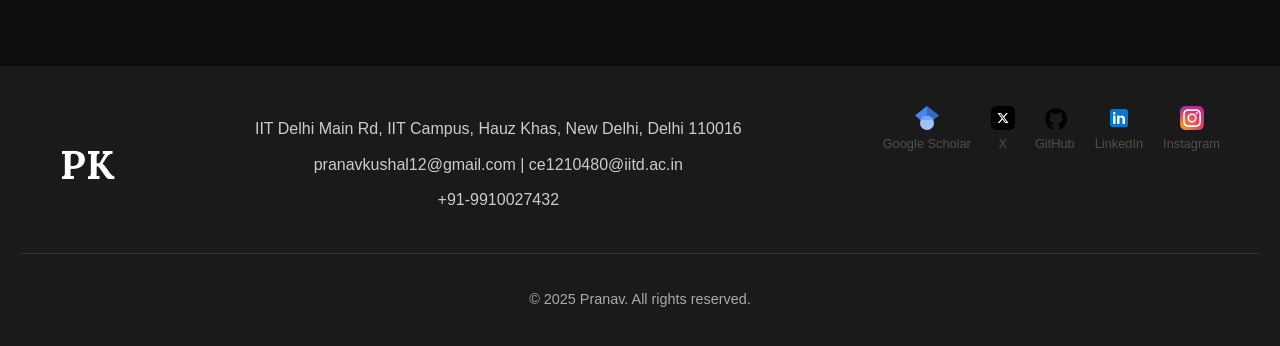
==== commit fd296413: "update about-me and hero sections" ====
--- a/about.html
+++ b/about.html
@@ -49,8 +49,10 @@
         <h3 class="profile-name">Pranav Khetarpal</h3>
         <!-- <h4 class="profile-title"><a href="https://web.iitd.ac.in/~krishnan/">Undergrad Researcher, M3RG Lab, IIT Delhi; & Fellow</a>, <a href="https://universetbd.org/">UniverseTBD</a></h4> -->
         <h4 class="profile-title">Indian Institute of Technology Delhi</h4>
-        <p class="profile-past">Undergrad Researcher, M3RG Lab, IIT Delhi;</p>
+        <p class="profile-past">Junior Researcher, M3RG Lab, IIT Delhi;</p>
         <p class="profile-past-l2">& Fellow UniverseTBD</p>
+        <p class="profile-past-l2">Quant-Finance Enthusiast</p>
+
 
         <!-- Social icons row -->
         <div class="profile-social">
@@ -132,19 +134,22 @@
     </div>
 
     <!-- Additional paragraph or details below the card -->
-    <p>Hey there! I'm Pranav Khetarpal, an undergrad at IIT Delhi who's always juggling civil engineering, computer science, and a love for all things AI. You'll usually find me trying to crack the secrets of machine learning or wondering why my Americano keeps looking suspiciously like a cappuccino (PS: It's the crema).</p>
+    <p>Hey there! I'm Pranav Khetarpal, a freshly minted IIT Delhi grad who hasn't yet decided when to stop calling himself an undergrad—probably the day someone gives me a shiny new ID card (and maybe a Bloomberg terminal).
+      I juggle civil engineering, computer science, and a mild obsession with AI, all while wondering why my Americano keeps looking suspiciously like a cappuccino (PS: <em>it was the crema</em>). If you've got coffee bean recommendations, DM me on X.</p>
+    
+    <p><strong>Quant plot twist:</strong> Somewhere between debugging GPUs and teaching LLMs chemistry, I fell down the rabbit hole of quantitative finance. Recent escapades include reconstructing the entire NIFTY&nbsp;50 volatility surface <em>every single second</em>, slicing RMSE by <strong>50×</strong>, and Monte-Carlo-pricing temperature derivatives because why not mix climatology with stochastic calculus? I speak Python, modern C++, and the secret dialect mix of classical ML with modern deep learning, and I'm actively hunting for an entry-level Quant Research / Analyst role where that cocktail can turn noisy ticks into clean alpha.    </p>
+
+    <p>Last few weeks, alongside my classes and research projects, I've been working on an AI startup that's currently in stealth mode. It's an exciting challenge that's taking up most of my time, but it's thrilling to be part of something that could potentially redefine how AI integrates into everyday life.</p>
       
-    <p>These days, alongside my classes and research projects, I've been working on an AI startup that's currently in stealth mode. It's an exciting challenge that's taking up most of my time, but it's thrilling to be part of something that could potentially redefine how AI integrates into everyday life.</p>
+    <p>At UniverseTBD, I'm part of a team that's making an AI researcher—more realistic and human-friendly than the parade of “Deep Research” clones (yes, we built one for a hackathon back when it was cool). We're building open-source tools that might just change the way we see the universe. Think foundation models for astronomy and pipelines that blend vision and language. It's as exciting as it sounds—and yes, the Frankfurt immigration officer literally called me a space scientist.</p>
       
-    <p>At UniverseTBD, I'm part of a team that's making an AI researcher, but more realistic and human friendly rather than a simple AI bot away from humans and humanity like most other groups. Trying to find that perfect balance of human-AI interactions. We're building AI tools to help researchers and creating open-source projects that might just change the way we see the universe. Think foundation models for astronomy and pipelines that combine vision and language. Yes, it's as exciting as it sounds, and yes, I do get to feel like a space scientist sometimes! (the person at Frankfurt immigration called me one)</p>
+    <p>Over here at IIT Delhi, at M3RG Lab, we're on a mission to sprinkle some AI magic on material science. Imagine teaching AI to read chemistry papers and figure out experimental results better than most humans, that's the kind of stuff we're up to. Imagine making it easy to find what material you want to just based off of its properties. Imagine letting LLMs be able to use these tools to help in real world material discovery. It's not all serious though; I can't help but chuckle when AI stumbles over the same jargon that trips up the rest of us too.</p>
       
-    <p>Over here at IIT Delhi, at M3RG Lab, we're on a mission to sprinkle some AI magic on material science. Imagine teaching AI to read chemistry papers and figure out experimental results better than most humans—that's the kind of stuff we're up to. Imagine making it easy to find what material you want to just based off of its properties. Imagine letting LLMs be able to use these tools to help in real world material discovery. It's not all serious though; I can't help but chuckle when AI stumbles over the same jargon that trips up the rest of us.</p>
-      
-    <p>Outside of labs, I love to geek out on Twitter about everything from cricket matches at 5 AM to the latest drama and strategy in Formula 1. I've also been known to dive into philosophical debates about whether Max Verstappen really is unbeatable, if my favorite driver can pull off an underdog win, or if AI is quietly plotting to take over my job (spoiler: it's probably just making coffee suggestions).</p>
+    <p>Outside of labs, I love to geek out on Twitter about everything from cricket matches at 5 AM (Not anymore after the australia test series in december) to the latest drama and strategy in Formula 1. I've also been known to dive into philosophical debates about whether Max Verstappen really is unbeatable, if my favorite driver can pull off an underdog win, or if AI is quietly plotting to take over my job (spoiler: it's probably just making coffee suggestions).</p>
       
     <p>When I'm not coding or tweeting, I'm probably experimenting with retrieval-augmented generation systems, playing around with knowledge graphs, or helping friends build bots—all while pretending I totally didn't mess up deleting a conda environment last week.</p>
       
-    <p>Life's a mix of building, learning, and occasionally shouting "Eureka!" (even when it's just figuring out why my code finally worked). So, let's connect, chat about AI, or just share some Formula-1 memes. After all, science and fun go hand in hand, right?</p>
+    <p><strong>PS:</strong> If you're on a trading desk that needs a data-driven caffeine addict, hit me up. Coffee-chat offers welcome—bonus points if your office espresso machine can pull a proper doppio ☕📈.</p>
   </section>
 
   <!-- Include Footer -->
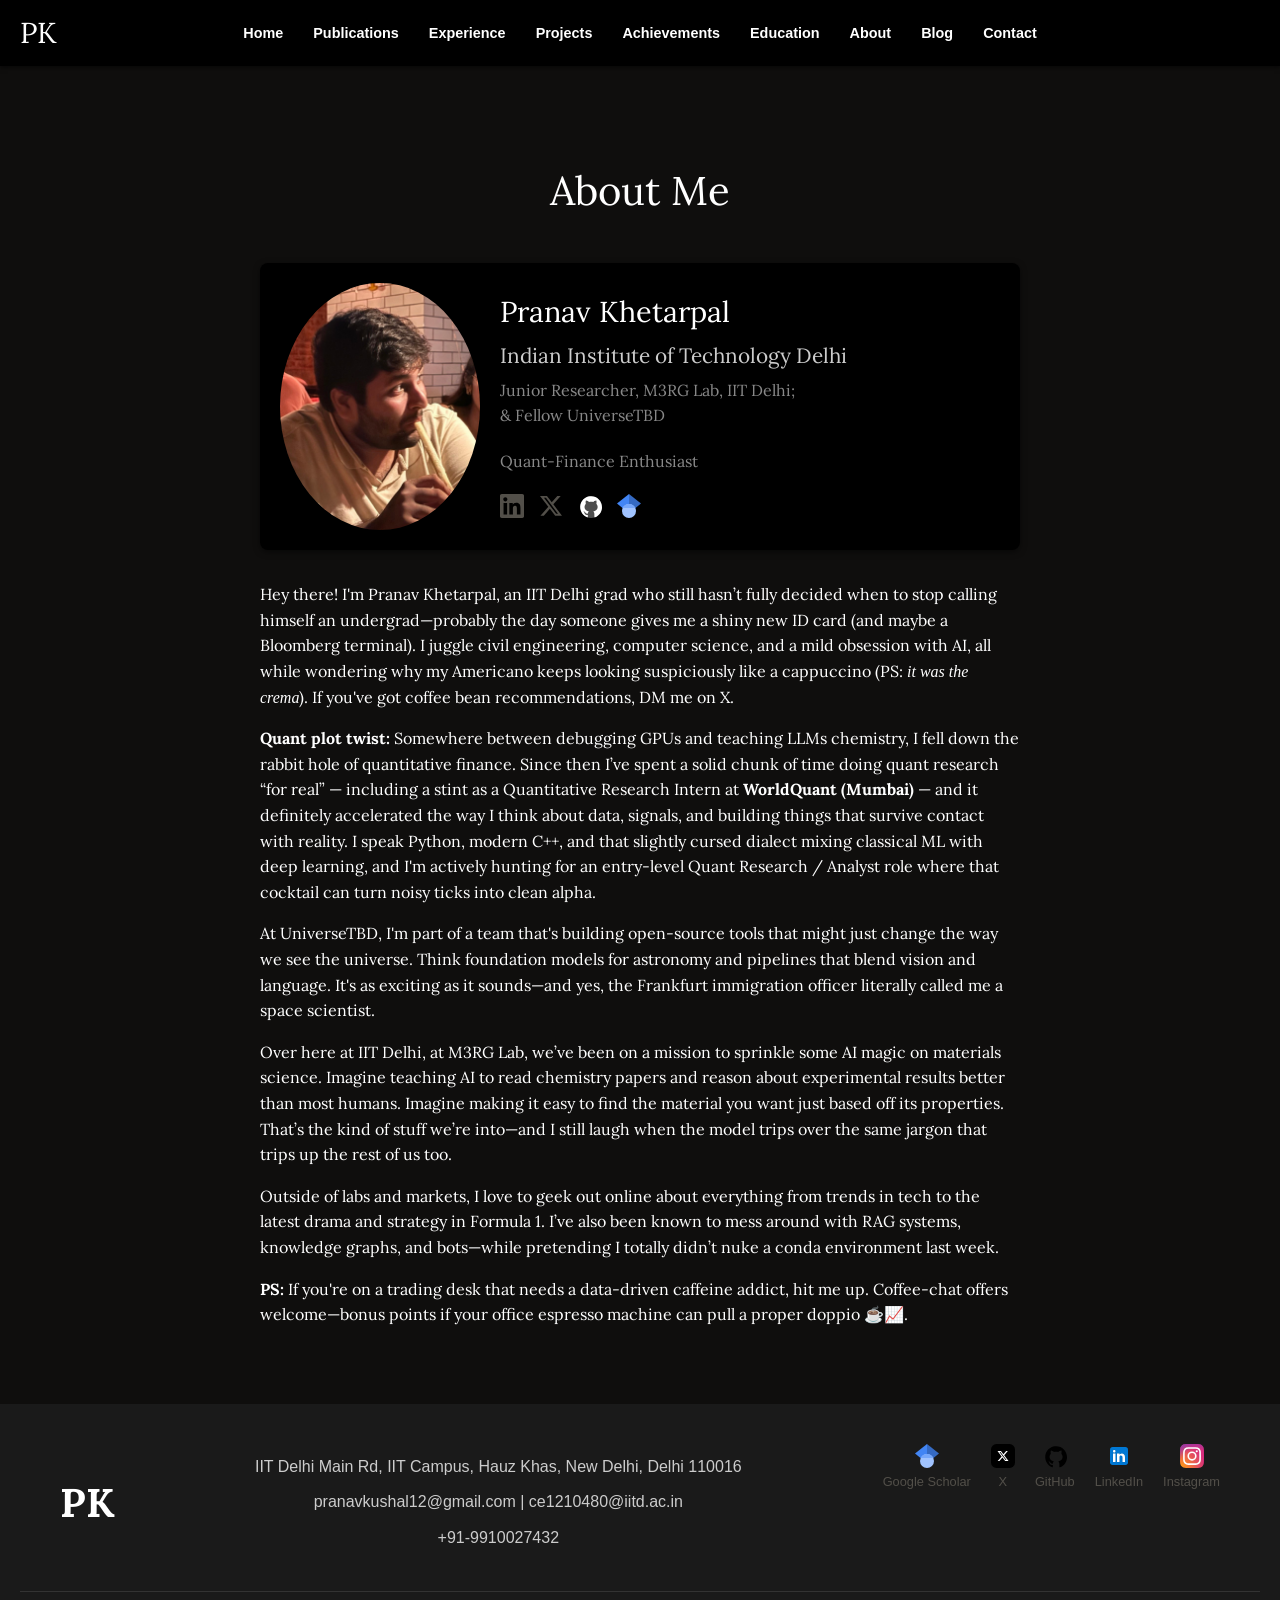
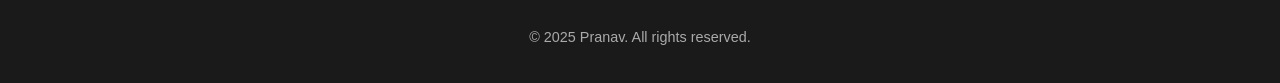
==== commit 3e4278e8: "about-edit" ====
--- a/about.html
+++ b/about.html
@@ -133,23 +133,20 @@
       </div>
     </div>
 
-    <!-- Additional paragraph or details below the card -->
-    <p>Hey there! I'm Pranav Khetarpal, a freshly minted IIT Delhi grad who hasn't yet decided when to stop calling himself an undergrad—probably the day someone gives me a shiny new ID card (and maybe a Bloomberg terminal).
-      I juggle civil engineering, computer science, and a mild obsession with AI, all while wondering why my Americano keeps looking suspiciously like a cappuccino (PS: <em>it was the crema</em>). If you've got coffee bean recommendations, DM me on X.</p>
-    
-    <p><strong>Quant plot twist:</strong> Somewhere between debugging GPUs and teaching LLMs chemistry, I fell down the rabbit hole of quantitative finance. Recent escapades include reconstructing the entire NIFTY&nbsp;50 volatility surface <em>every single second</em>, slicing RMSE by <strong>50×</strong>, and Monte-Carlo-pricing temperature derivatives because why not mix climatology with stochastic calculus? I speak Python, modern C++, and the secret dialect mix of classical ML with modern deep learning, and I'm actively hunting for an entry-level Quant Research / Analyst role where that cocktail can turn noisy ticks into clean alpha.    </p>
+<!-- Additional paragraph or details below the card -->
+  <p>Hey there! I'm Pranav Khetarpal, an IIT Delhi grad who still hasn’t fully decided when to stop calling himself an undergrad—probably the day someone gives me a shiny new ID card (and maybe a Bloomberg terminal).
+    I juggle civil engineering, computer science, and a mild obsession with AI, all while wondering why my Americano keeps looking suspiciously like a cappuccino (PS: <em>it was the crema</em>). If you've got coffee bean recommendations, DM me on X.</p>
 
-    <p>Last few weeks, alongside my classes and research projects, I've been working on an AI startup that's currently in stealth mode. It's an exciting challenge that's taking up most of my time, but it's thrilling to be part of something that could potentially redefine how AI integrates into everyday life.</p>
-      
-    <p>At UniverseTBD, I'm part of a team that's making an AI researcher—more realistic and human-friendly than the parade of “Deep Research” clones (yes, we built one for a hackathon back when it was cool). We're building open-source tools that might just change the way we see the universe. Think foundation models for astronomy and pipelines that blend vision and language. It's as exciting as it sounds—and yes, the Frankfurt immigration officer literally called me a space scientist.</p>
-      
-    <p>Over here at IIT Delhi, at M3RG Lab, we're on a mission to sprinkle some AI magic on material science. Imagine teaching AI to read chemistry papers and figure out experimental results better than most humans, that's the kind of stuff we're up to. Imagine making it easy to find what material you want to just based off of its properties. Imagine letting LLMs be able to use these tools to help in real world material discovery. It's not all serious though; I can't help but chuckle when AI stumbles over the same jargon that trips up the rest of us too.</p>
-      
-    <p>Outside of labs, I love to geek out on Twitter about everything from cricket matches at 5 AM (Not anymore after the australia test series in december) to the latest drama and strategy in Formula 1. I've also been known to dive into philosophical debates about whether Max Verstappen really is unbeatable, if my favorite driver can pull off an underdog win, or if AI is quietly plotting to take over my job (spoiler: it's probably just making coffee suggestions).</p>
-      
-    <p>When I'm not coding or tweeting, I'm probably experimenting with retrieval-augmented generation systems, playing around with knowledge graphs, or helping friends build bots—all while pretending I totally didn't mess up deleting a conda environment last week.</p>
-      
-    <p><strong>PS:</strong> If you're on a trading desk that needs a data-driven caffeine addict, hit me up. Coffee-chat offers welcome—bonus points if your office espresso machine can pull a proper doppio ☕📈.</p>
+  <p><strong>Quant plot twist:</strong> Somewhere between debugging GPUs and teaching LLMs chemistry, I fell down the rabbit hole of quantitative finance. Since then I’ve spent a solid chunk of time doing quant research “for real” — including a stint as a Quantitative Research Intern at <strong>WorldQuant (Mumbai)</strong> — and it definitely accelerated the way I think about data, signals, and building things that survive contact with reality.
+    I speak Python, modern C++, and that slightly cursed dialect mixing classical ML with deep learning, and I'm actively hunting for an entry-level Quant Research / Analyst role where that cocktail can turn noisy ticks into clean alpha.</p>
+
+  <p>At UniverseTBD, I'm part of a team that's building open-source tools that might just change the way we see the universe. Think foundation models for astronomy and pipelines that blend vision and language. It's as exciting as it sounds—and yes, the Frankfurt immigration officer literally called me a space scientist.</p>
+
+  <p>Over here at IIT Delhi, at M3RG Lab, we’ve been on a mission to sprinkle some AI magic on materials science. Imagine teaching AI to read chemistry papers and reason about experimental results better than most humans. Imagine making it easy to find the material you want just based off its properties. That’s the kind of stuff we’re into—and I still laugh when the model trips over the same jargon that trips up the rest of us too.</p>
+
+  <p>Outside of labs and markets, I love to geek out online about everything from trends in tech to the latest drama and strategy in Formula 1. I’ve also been known to mess around with RAG systems, knowledge graphs, and bots—while pretending I totally didn’t nuke a conda environment last week.</p>
+
+  <p><strong>PS:</strong> If you're on a trading desk that needs a data-driven caffeine addict, hit me up. Coffee-chat offers welcome—bonus points if your office espresso machine can pull a proper doppio ☕📈.</p>
   </section>
 
   <!-- Include Footer -->
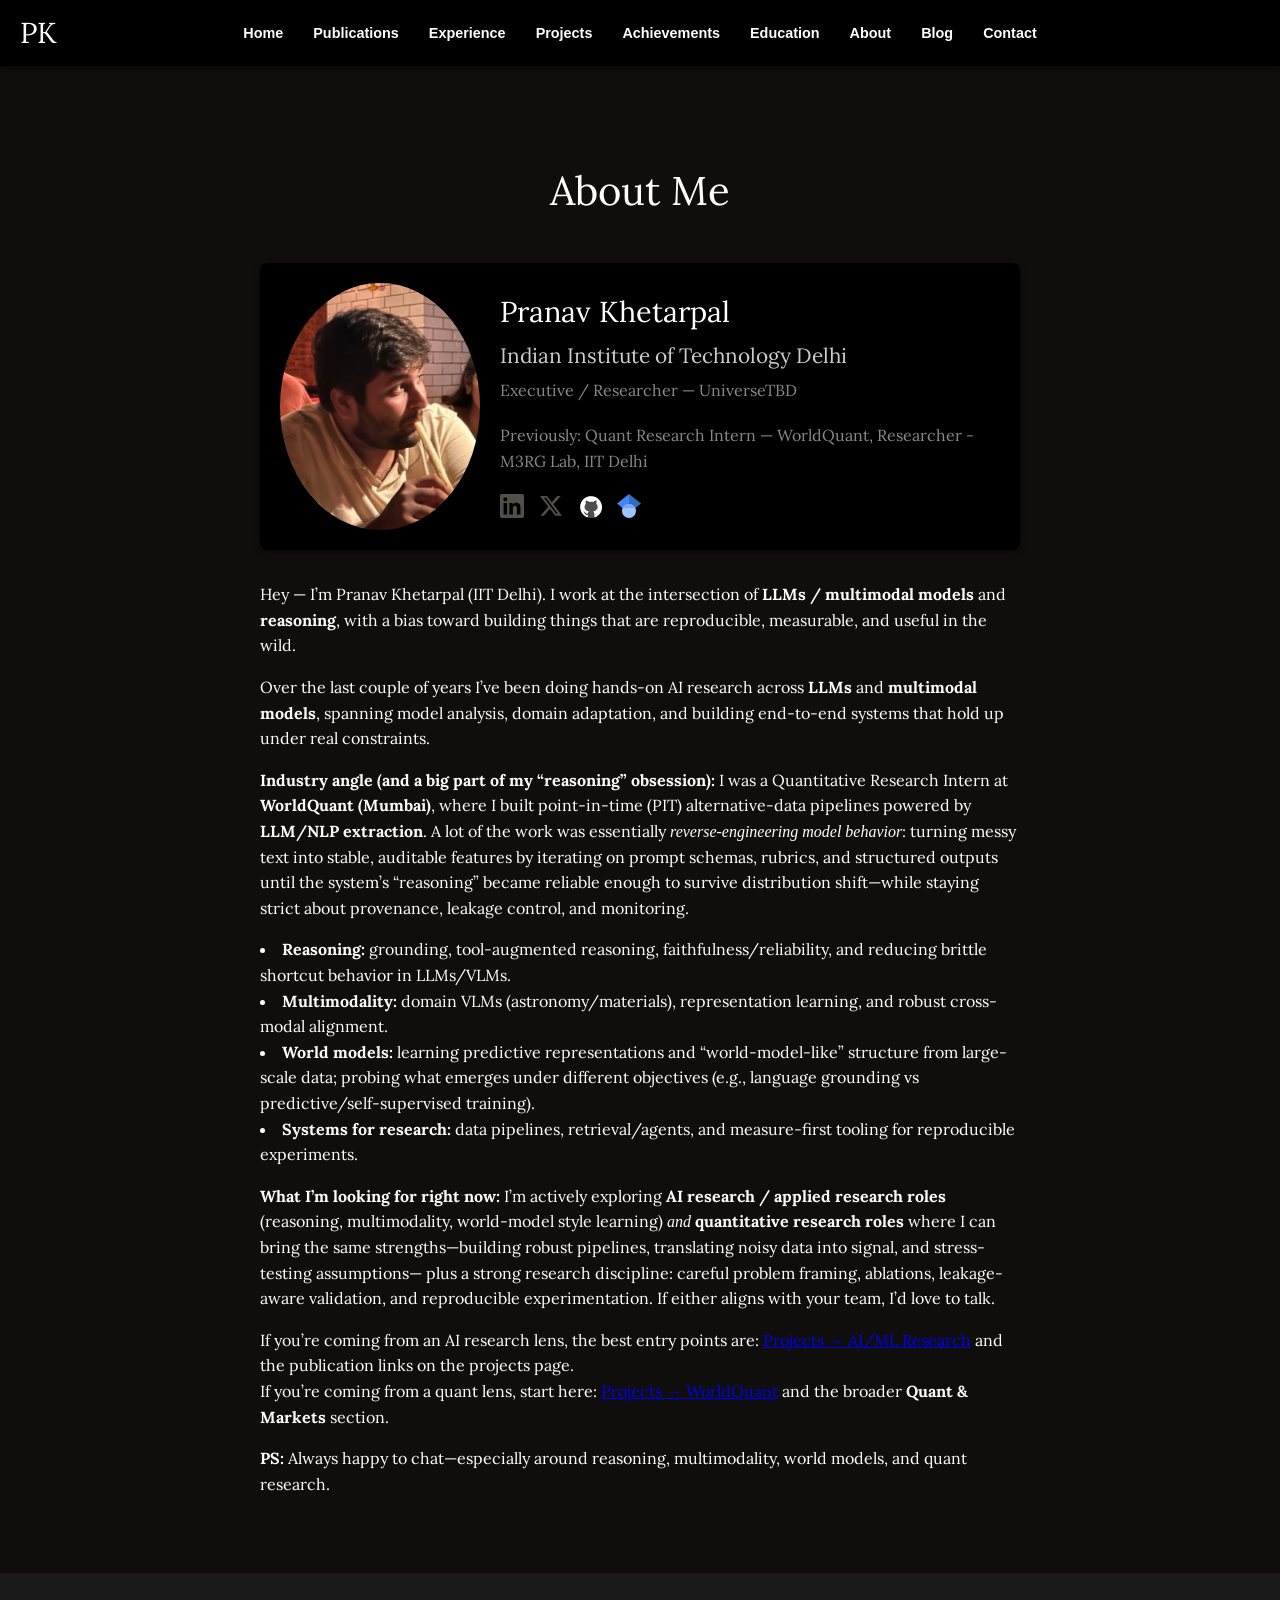
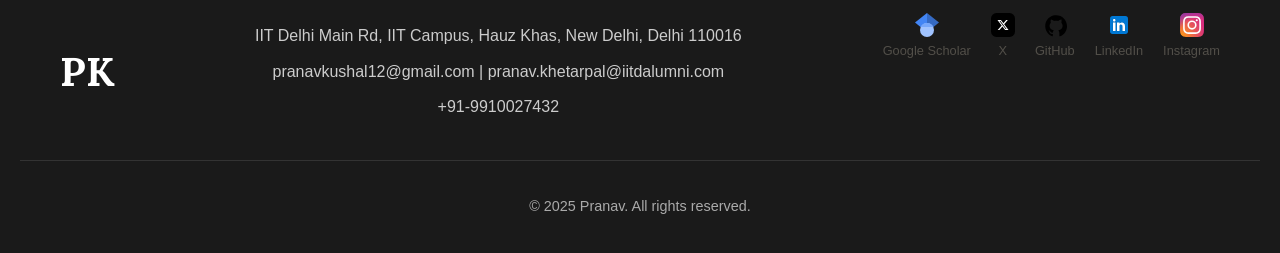
==== commit bae7d07c: "re-haul; added AI research" ====
--- a/about.html
+++ b/about.html
@@ -49,9 +49,11 @@
         <h3 class="profile-name">Pranav Khetarpal</h3>
         <!-- <h4 class="profile-title"><a href="https://web.iitd.ac.in/~krishnan/">Undergrad Researcher, M3RG Lab, IIT Delhi; & Fellow</a>, <a href="https://universetbd.org/">UniverseTBD</a></h4> -->
         <h4 class="profile-title">Indian Institute of Technology Delhi</h4>
-        <p class="profile-past">Junior Researcher, M3RG Lab, IIT Delhi;</p>
-        <p class="profile-past-l2">& Fellow UniverseTBD</p>
-        <p class="profile-past-l2">Quant-Finance Enthusiast</p>
+        <p class="profile-past-l2">Executive / Researcher — UniverseTBD</p>
+        <p class="profile-past-l2">Previously: Quant Research Intern — WorldQuant, Researcher - M3RG Lab, IIT Delhi</p>
+                <!-- <p class="profile-past">Junior Researcher, M3RG Lab, IIT Delhi;</p> -->
+        <!-- <p class="profile-past-l2">& Fellow UniverseTBD</p> -->
+        <!-- <p class="profile-past-l2">Quant-Finance Enthusiast</p> -->
 
 
         <!-- Social icons row -->
@@ -134,19 +136,48 @@
     </div>
 
 <!-- Additional paragraph or details below the card -->
-  <p>Hey there! I'm Pranav Khetarpal, an IIT Delhi grad who still hasn’t fully decided when to stop calling himself an undergrad—probably the day someone gives me a shiny new ID card (and maybe a Bloomberg terminal).
-    I juggle civil engineering, computer science, and a mild obsession with AI, all while wondering why my Americano keeps looking suspiciously like a cappuccino (PS: <em>it was the crema</em>). If you've got coffee bean recommendations, DM me on X.</p>
+<p>
+  Hey — I’m Pranav Khetarpal (IIT Delhi). I work at the intersection of <strong>LLMs / multimodal models</strong> and
+  <strong>reasoning</strong>, with a bias toward building things that are reproducible, measurable, and useful in the wild.
+</p>
 
-  <p><strong>Quant plot twist:</strong> Somewhere between debugging GPUs and teaching LLMs chemistry, I fell down the rabbit hole of quantitative finance. Since then I’ve spent a solid chunk of time doing quant research “for real” — including a stint as a Quantitative Research Intern at <strong>WorldQuant (Mumbai)</strong> — and it definitely accelerated the way I think about data, signals, and building things that survive contact with reality.
-    I speak Python, modern C++, and that slightly cursed dialect mixing classical ML with deep learning, and I'm actively hunting for an entry-level Quant Research / Analyst role where that cocktail can turn noisy ticks into clean alpha.</p>
+<p>
+  Over the last couple of years I’ve been doing hands-on AI research across <strong>LLMs</strong> and <strong>multimodal models</strong>,
+  spanning model analysis, domain adaptation, and building end-to-end systems that hold up under real constraints.
+</p>
 
-  <p>At UniverseTBD, I'm part of a team that's building open-source tools that might just change the way we see the universe. Think foundation models for astronomy and pipelines that blend vision and language. It's as exciting as it sounds—and yes, the Frankfurt immigration officer literally called me a space scientist.</p>
+<p>
+  <strong>Industry angle (and a big part of my “reasoning” obsession):</strong> I was a Quantitative Research Intern at
+  <strong>WorldQuant (Mumbai)</strong>, where I built point-in-time (PIT) alternative-data pipelines powered by
+  <strong>LLM/NLP extraction</strong>. A lot of the work was essentially <em>reverse-engineering model behavior</em>:
+  turning messy text into stable, auditable features by iterating on prompt schemas, rubrics, and structured outputs until the system’s
+  “reasoning” became reliable enough to survive distribution shift—while staying strict about provenance, leakage control, and monitoring.
+</p>
 
-  <p>Over here at IIT Delhi, at M3RG Lab, we’ve been on a mission to sprinkle some AI magic on materials science. Imagine teaching AI to read chemistry papers and reason about experimental results better than most humans. Imagine making it easy to find the material you want just based off its properties. That’s the kind of stuff we’re into—and I still laugh when the model trips over the same jargon that trips up the rest of us too.</p>
+    <li><strong>Reasoning:</strong> grounding, tool-augmented reasoning, faithfulness/reliability, and reducing brittle shortcut behavior in LLMs/VLMs.</li>
+    <li><strong>Multimodality:</strong> domain VLMs (astronomy/materials), representation learning, and robust cross-modal alignment.</li>
+    <li><strong>World models:</strong> learning predictive representations and “world-model-like” structure from large-scale data; probing what emerges under different objectives (e.g., language grounding vs predictive/self-supervised training).</li>
+    <li><strong>Systems for research:</strong> data pipelines, retrieval/agents, and measure-first tooling for reproducible experiments.</li>
 
-  <p>Outside of labs and markets, I love to geek out online about everything from trends in tech to the latest drama and strategy in Formula 1. I’ve also been known to mess around with RAG systems, knowledge graphs, and bots—while pretending I totally didn’t nuke a conda environment last week.</p>
+<p>
+  <strong>What I’m looking for right now:</strong> I’m actively exploring <strong>AI research / applied research roles</strong>
+  (reasoning, multimodality, world-model style learning) <em>and</em> <strong>quantitative research roles</strong>
+  where I can bring the same strengths—building robust pipelines, translating noisy data into signal, and stress-testing assumptions—
+  plus a strong research discipline: careful problem framing, ablations, leakage-aware validation, and reproducible experimentation.
+  If either aligns with your team, I’d love to talk.
+</p>
 
-  <p><strong>PS:</strong> If you're on a trading desk that needs a data-driven caffeine addict, hit me up. Coffee-chat offers welcome—bonus points if your office espresso machine can pull a proper doppio ☕📈.</p>
+<p>
+  If you’re coming from an AI research lens, the best entry points are:
+  <a href="projects.html#ai-ml" target="_self">Projects → AI/ML Research</a>
+  and the publication links on the projects page.
+  <br/>
+  If you’re coming from a quant lens, start here:
+  <a href="projects.html#worldquant" target="_self">Projects → WorldQuant</a>
+  and the broader <strong>Quant &amp; Markets</strong> section.
+</p>
+
+<p><strong>PS:</strong> Always happy to chat—especially around reasoning, multimodality, world models, and quant research.</p>
   </section>
 
   <!-- Include Footer -->
